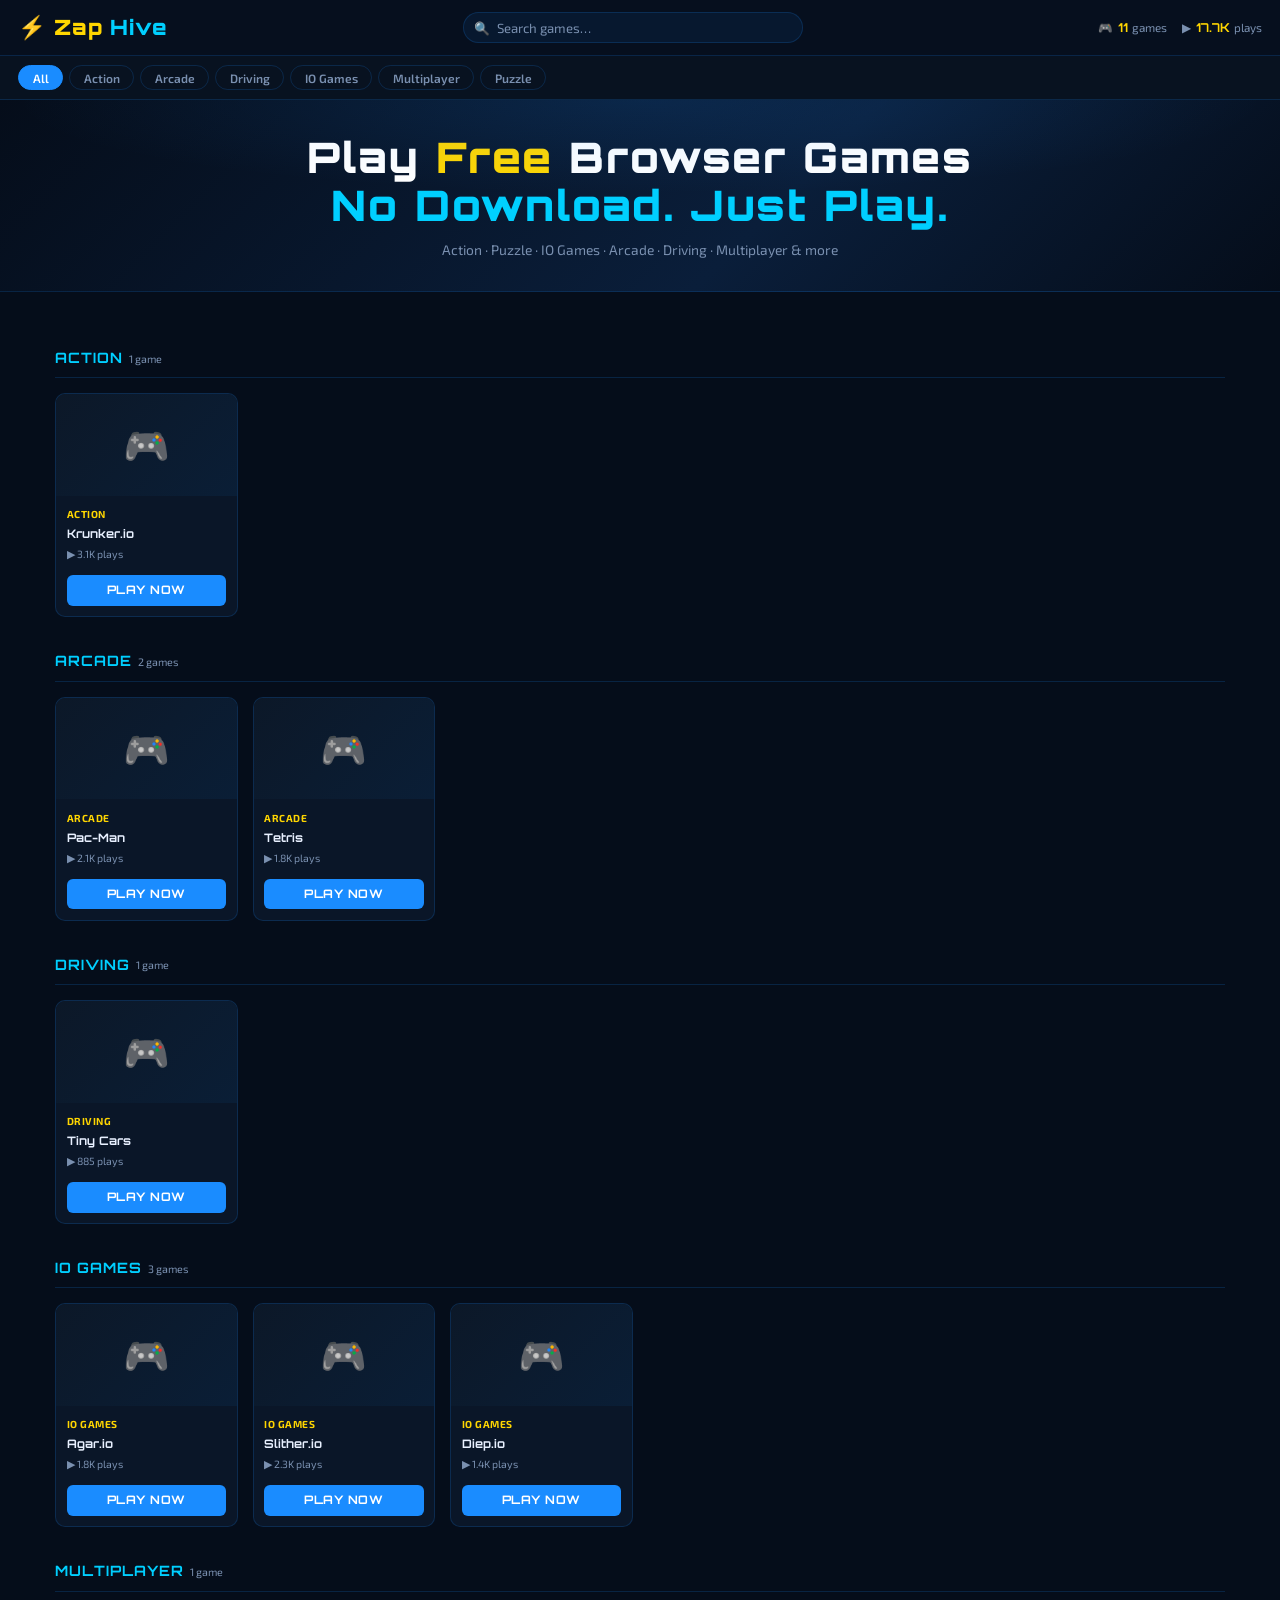
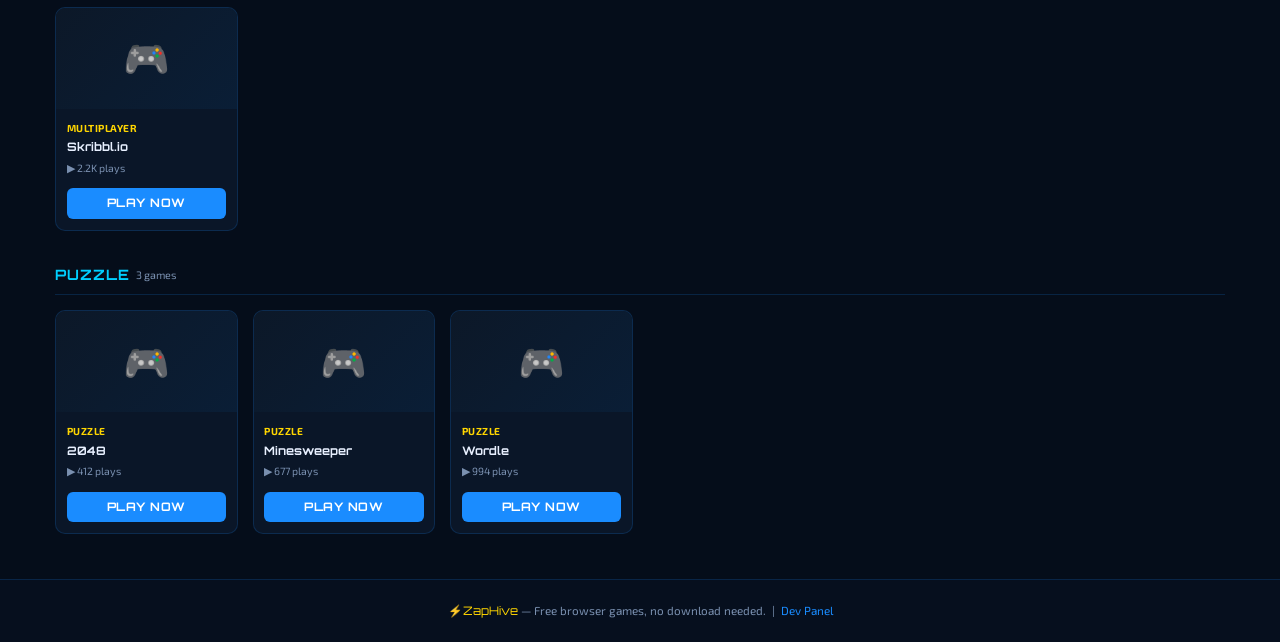
==== index.html @ 2266dff1 "Add files via upload" ====
<!DOCTYPE html>
<html lang="en">
<head>
  <meta charset="UTF-8">
  <meta name="viewport" content="width=device-width, initial-scale=1.0">
  <meta name="description" content="ZapHive — Play free browser games. Action, Puzzle, IO Games, Arcade, Driving, Multiplayer and more.">
  <title>ZapHive — Free Browser Games</title>
  <link rel="stylesheet" href="style.css">
  <!-- Favicon emoji fallback -->
  <link rel="icon" href="data:image/svg+xml,<svg xmlns='http://www.w3.org/2000/svg' viewBox='0 0 100 100'><text y='.9em' font-size='90'>⚡</text></svg>">
</head>
<body>

  <!-- ── TOP NAVIGATION ── -->
  <nav id="top-nav" role="navigation" aria-label="Main navigation">
    <div class="nav-logo" aria-label="ZapHive Home">
      <span class="lightning" aria-hidden="true">⚡</span>
      <span class="zap">Zap</span><span class="hive">Hive</span>
    </div>

    <div class="nav-search" role="search">
      <span class="search-icon" aria-hidden="true">🔍</span>
      <input
        type="search"
        id="search-input"
        placeholder="Search games…"
        autocomplete="off"
        aria-label="Search games"
        spellcheck="false">
    </div>

    <div class="nav-stats" aria-label="Site statistics">
      <div class="nav-stat">
        🎮 <span class="val" id="nav-published">0</span> games
      </div>
      <div class="nav-stat">
        ▶ <span class="val" id="nav-total-plays">0</span> plays
      </div>
    </div>
  </nav>

  <!-- ── CATEGORY FILTER BAR ── -->
  <div id="cat-bar" role="navigation" aria-label="Category filter">
    <ul id="cat-list" aria-label="Game categories"></ul>
  </div>

  <!-- ── HERO BANNER ── -->
  <header id="hero" role="banner">
    <h1>
      Play <span class="accent-y">Free</span> Browser Games<br>
      <span class="accent-b">No Download. Just Play.</span>
    </h1>
    <p>Action · Puzzle · IO Games · Arcade · Driving · Multiplayer &amp; more</p>
  </header>

  <!-- ── MAIN GAME SECTIONS ── -->
  <main id="main-content" role="main" aria-label="Game library">
    <!-- Populated by main.js -->
    <div class="empty-state">
      <div class="icon">⚡</div>
      <p>Loading games…</p>
    </div>
  </main>

  <!-- ── FOOTER ── -->
  <footer role="contentinfo">
    <p>
      <span class="logo-text">⚡ZapHive</span> &mdash;
      Free browser games, no download needed. &nbsp;|&nbsp;
      <a href="developer.html">Dev Panel</a>
    </p>
  </footer>

  <script src="main.js"></script>
</body>
</html>
---- style.css ----
/* =============================================
   ZAPHIVE — GAME PORTAL STYLESHEET
   Theme: Dark Blue / Light Blue / White / Yellow
   ============================================= */

/* --- Google Fonts --- */
@import url('https://fonts.googleapis.com/css2?family=Orbitron:wght@400;700;900&family=Exo+2:wght@300;400;600;700&display=swap');

/* --- CSS Variables --- */
:root {
  --bg-primary:    #050d1a;
  --bg-card:       #0a1628;
  --bg-nav:        #060f1e;
  --bg-section:    #081220;
  --accent-blue:   #1a8cff;
  --accent-cyan:   #00cfff;
  --accent-yellow: #ffd600;
  --accent-glow:   rgba(26,140,255,0.18);
  --text-white:    #e8f0ff;
  --text-muted:    #7a90b0;
  --border:        rgba(26,140,255,0.18);
  --card-hover:    #0e1e38;
  --radius:        10px;
  --radius-sm:     6px;
  --font-display:  'Orbitron', monospace;
  --font-body:     'Exo 2', sans-serif;
  --transition:    0.18s ease;
}

/* --- Reset & Base --- */
*, *::before, *::after { box-sizing: border-box; margin: 0; padding: 0; }

html { scroll-behavior: smooth; font-size: 15px; }

body {
  background: var(--bg-primary);
  color: var(--text-white);
  font-family: var(--font-body);
  min-height: 100vh;
  line-height: 1.6;
  overflow-x: hidden;
}

a { color: inherit; text-decoration: none; }

img { max-width: 100%; display: block; }

button { cursor: pointer; border: none; outline: none; font-family: var(--font-body); }

ul { list-style: none; }

/* =============================================
   SCROLLBAR
   ============================================= */
::-webkit-scrollbar { width: 6px; }
::-webkit-scrollbar-track { background: var(--bg-primary); }
::-webkit-scrollbar-thumb { background: var(--accent-blue); border-radius: 3px; }

/* =============================================
   UTILITY CLASSES
   ============================================= */
.hidden   { display: none !important; }
.sr-only  { position: absolute; width: 1px; height: 1px; overflow: hidden; clip: rect(0,0,0,0); }

/* =============================================
   TOP NAVIGATION
   ============================================= */
#top-nav {
  position: sticky;
  top: 0;
  z-index: 100;
  background: var(--bg-nav);
  border-bottom: 1px solid var(--border);
  padding: 0 1.2rem;
  height: 56px;
  display: flex;
  align-items: center;
  justify-content: space-between;
  gap: 1rem;
}

.nav-logo {
  display: flex;
  align-items: center;
  gap: 0.5rem;
  white-space: nowrap;
}

.nav-logo .zap {
  font-family: var(--font-display);
  font-size: 1.4rem;
  font-weight: 900;
  color: var(--accent-yellow);
  letter-spacing: 1px;
}

.nav-logo .hive {
  font-family: var(--font-display);
  font-size: 1.4rem;
  font-weight: 900;
  color: var(--accent-cyan);
  letter-spacing: 1px;
}

.nav-logo .lightning {
  font-size: 1.5rem;
  line-height: 1;
}

.nav-search {
  flex: 1;
  max-width: 340px;
  position: relative;
}

.nav-search input {
  width: 100%;
  background: rgba(26,140,255,0.08);
  border: 1px solid var(--border);
  border-radius: 20px;
  padding: 0.42rem 1rem 0.42rem 2.2rem;
  color: var(--text-white);
  font-family: var(--font-body);
  font-size: 0.88rem;
  transition: border-color var(--transition);
}

.nav-search input:focus { border-color: var(--accent-blue); outline: none; }
.nav-search input::placeholder { color: var(--text-muted); }

.nav-search .search-icon {
  position: absolute;
  left: 0.7rem;
  top: 50%;
  transform: translateY(-50%);
  color: var(--text-muted);
  font-size: 0.85rem;
  pointer-events: none;
}

.nav-stats {
  display: flex;
  gap: 1rem;
  align-items: center;
}

.nav-stat {
  display: flex;
  align-items: center;
  gap: 0.3rem;
  font-size: 0.78rem;
  color: var(--text-muted);
  white-space: nowrap;
}

.nav-stat span.val {
  color: var(--accent-yellow);
  font-weight: 700;
  font-family: var(--font-display);
  font-size: 0.82rem;
}

/* =============================================
   CATEGORY FILTER BAR
   ============================================= */
#cat-bar {
  background: var(--bg-section);
  border-bottom: 1px solid var(--border);
  padding: 0 1.2rem;
  overflow-x: auto;
  white-space: nowrap;
  scrollbar-width: none;
  -webkit-overflow-scrolling: touch;
}
#cat-bar::-webkit-scrollbar { display: none; }

#cat-list {
  display: inline-flex;
  gap: 0.4rem;
  padding: 0.6rem 0;
}

.cat-btn {
  background: transparent;
  border: 1px solid var(--border);
  border-radius: 20px;
  padding: 0.3rem 0.9rem;
  color: var(--text-muted);
  font-size: 0.8rem;
  font-family: var(--font-body);
  font-weight: 600;
  transition: background var(--transition), color var(--transition), border-color var(--transition);
  white-space: nowrap;
}

.cat-btn:hover,
.cat-btn.active {
  background: var(--accent-blue);
  border-color: var(--accent-blue);
  color: #fff;
}

/* =============================================
   HERO / FEATURED BANNER
   ============================================= */
#hero {
  background: linear-gradient(135deg, #050d1a 0%, #0a1e3a 60%, #050d1a 100%);
  border-bottom: 1px solid var(--border);
  padding: 2.2rem 1.5rem 2rem;
  text-align: center;
  position: relative;
  overflow: hidden;
}

#hero::before {
  content: '';
  position: absolute;
  inset: 0;
  background: radial-gradient(ellipse 70% 70% at 50% 0%, rgba(26,140,255,0.12) 0%, transparent 70%);
  pointer-events: none;
}

#hero h1 {
  font-family: var(--font-display);
  font-size: clamp(1.5rem, 5vw, 2.8rem);
  font-weight: 900;
  color: #fff;
  letter-spacing: 2px;
  line-height: 1.15;
}

#hero h1 .accent-y { color: var(--accent-yellow); }
#hero h1 .accent-b { color: var(--accent-cyan); }

#hero p {
  margin-top: 0.6rem;
  color: var(--text-muted);
  font-size: 0.92rem;
  max-width: 420px;
  margin-left: auto;
  margin-right: auto;
}

/* =============================================
   MAIN CONTENT
   ============================================= */
#main-content {
  max-width: 1200px;
  margin: 0 auto;
  padding: 1.5rem 1rem 3rem;
}

/* =============================================
   SECTION HEADERS
   ============================================= */
.section-header {
  display: flex;
  align-items: center;
  justify-content: space-between;
  margin-bottom: 1rem;
  margin-top: 2.2rem;
  padding-bottom: 0.5rem;
  border-bottom: 1px solid var(--border);
}

.section-header h2 {
  font-family: var(--font-display);
  font-size: 0.95rem;
  font-weight: 700;
  color: var(--accent-cyan);
  letter-spacing: 1px;
  text-transform: uppercase;
  display: flex;
  align-items: center;
  gap: 0.4rem;
}

.section-header .count {
  font-size: 0.72rem;
  color: var(--text-muted);
  font-family: var(--font-body);
  font-weight: 400;
  letter-spacing: 0;
  text-transform: none;
}

/* =============================================
   GAME GRID
   ============================================= */
.game-grid {
  display: grid;
  grid-template-columns: repeat(auto-fill, minmax(170px, 1fr));
  gap: 1rem;
}

/* =============================================
   GAME CARD
   ============================================= */
.game-card {
  background: var(--bg-card);
  border: 1px solid var(--border);
  border-radius: var(--radius);
  overflow: hidden;
  display: flex;
  flex-direction: column;
  transition: border-color var(--transition), background var(--transition), transform var(--transition);
  position: relative;
}

.game-card:hover {
  border-color: var(--accent-blue);
  background: var(--card-hover);
  transform: translateY(-2px);
}

.card-thumb {
  width: 100%;
  aspect-ratio: 16/9;
  object-fit: cover;
  background: #0c1828;
}

.card-thumb-placeholder {
  width: 100%;
  aspect-ratio: 16/9;
  background: linear-gradient(135deg, #0c1828 0%, #0a1e36 100%);
  display: flex;
  align-items: center;
  justify-content: center;
  font-size: 2.5rem;
  color: var(--accent-blue);
}

.card-body {
  padding: 0.7rem;
  flex: 1;
  display: flex;
  flex-direction: column;
  gap: 0.3rem;
}

.card-cat {
  font-size: 0.68rem;
  font-weight: 700;
  text-transform: uppercase;
  letter-spacing: 0.5px;
  color: var(--accent-yellow);
}

.card-title {
  font-size: 0.88rem;
  font-weight: 700;
  color: var(--text-white);
  line-height: 1.25;
  font-family: var(--font-display);
  font-size: 0.78rem;
}

.card-plays {
  font-size: 0.7rem;
  color: var(--text-muted);
  margin-top: auto;
}

.card-play-btn {
  display: block;
  width: 100%;
  margin-top: 0.5rem;
  background: var(--accent-blue);
  color: #fff;
  font-size: 0.78rem;
  font-weight: 700;
  font-family: var(--font-display);
  letter-spacing: 0.5px;
  padding: 0.4rem 0;
  border-radius: var(--radius-sm);
  text-align: center;
  transition: background var(--transition);
  text-transform: uppercase;
}

.card-play-btn:hover { background: var(--accent-cyan); color: var(--bg-primary); }

/* Dev badge on card */
.dev-badge {
  position: absolute;
  top: 0.45rem;
  right: 0.45rem;
  background: rgba(255,214,0,0.9);
  color: #000;
  font-size: 0.62rem;
  font-weight: 700;
  padding: 0.18rem 0.45rem;
  border-radius: 20px;
  letter-spacing: 0.5px;
  text-transform: uppercase;
}

/* =============================================
   SEARCH RESULTS SECTION
   ============================================= */
#search-results-section {
  margin-top: 1.5rem;
}

/* =============================================
   EMPTY STATE
   ============================================= */
.empty-state {
  text-align: center;
  padding: 3rem 1rem;
  color: var(--text-muted);
}
.empty-state .icon { font-size: 3rem; margin-bottom: 0.8rem; }
.empty-state p { font-size: 0.9rem; }

/* =============================================
   FOOTER
   ============================================= */
footer {
  background: var(--bg-nav);
  border-top: 1px solid var(--border);
  text-align: center;
  padding: 1.4rem;
  color: var(--text-muted);
  font-size: 0.78rem;
}

footer a { color: var(--accent-blue); }
footer .logo-text { font-family: var(--font-display); color: var(--accent-yellow); }

/* =============================================
   GAME PAGE (game.html)
   ============================================= */
#game-page-nav {
  background: var(--bg-nav);
  border-bottom: 1px solid var(--border);
  padding: 0 1.2rem;
  height: 52px;
  display: flex;
  align-items: center;
  gap: 1rem;
}

#game-page-nav .back-btn {
  background: transparent;
  border: 1px solid var(--border);
  border-radius: var(--radius-sm);
  color: var(--text-muted);
  padding: 0.3rem 0.8rem;
  font-size: 0.8rem;
  display: flex;
  align-items: center;
  gap: 0.3rem;
  transition: border-color var(--transition), color var(--transition);
}

#game-page-nav .back-btn:hover { border-color: var(--accent-blue); color: var(--accent-blue); }

#game-page-nav .nav-logo { flex: 1; }

#game-meta {
  background: var(--bg-section);
  border-bottom: 1px solid var(--border);
  padding: 1rem 1.5rem;
  display: flex;
  align-items: center;
  gap: 1.2rem;
  flex-wrap: wrap;
}

#game-meta .meta-logo {
  width: 60px;
  height: 60px;
  object-fit: cover;
  border-radius: var(--radius-sm);
  border: 1px solid var(--border);
  background: #0c1828;
  flex-shrink: 0;
}

#game-meta .meta-info { flex: 1; min-width: 0; }

#game-meta h1 {
  font-family: var(--font-display);
  font-size: clamp(1rem, 3vw, 1.5rem);
  color: #fff;
  font-weight: 700;
}

#game-meta .meta-row {
  display: flex;
  align-items: center;
  gap: 1rem;
  margin-top: 0.3rem;
  flex-wrap: wrap;
}

#game-meta .meta-cat {
  font-size: 0.75rem;
  font-weight: 700;
  color: var(--accent-yellow);
  text-transform: uppercase;
  letter-spacing: 0.5px;
}

#game-meta .meta-plays {
  font-size: 0.78rem;
  color: var(--text-muted);
}

#game-meta .meta-plays span { color: var(--accent-cyan); font-weight: 700; }

#game-meta .meta-desc {
  margin-top: 0.4rem;
  font-size: 0.82rem;
  color: var(--text-muted);
}

#iframe-container {
  width: 100%;
  position: relative;
  background: #000;
}

#iframe-loading {
  position: absolute;
  inset: 0;
  display: flex;
  flex-direction: column;
  align-items: center;
  justify-content: center;
  background: var(--bg-primary);
  gap: 1rem;
  z-index: 2;
}

#iframe-loading .spinner {
  width: 40px;
  height: 40px;
  border: 3px solid var(--border);
  border-top-color: var(--accent-blue);
  border-radius: 50%;
  animation: spin 0.8s linear infinite;
}

@keyframes spin { to { transform: rotate(360deg); } }

#iframe-loading p { color: var(--text-muted); font-size: 0.85rem; }

#game-iframe {
  width: 100%;
  height: calc(100vh - 140px);
  min-height: 500px;
  border: none;
  display: block;
  position: relative;
  z-index: 1;
}

/* =============================================
   DEVELOPER PAGE (developer.html)
   ============================================= */
#dev-body {
  min-height: 100vh;
  background: var(--bg-primary);
  color: var(--text-white);
  font-family: var(--font-body);
}

/* Access gate */
#access-gate {
  min-height: 100vh;
  display: flex;
  align-items: center;
  justify-content: center;
  padding: 1rem;
}

.gate-box {
  background: var(--bg-card);
  border: 1px solid var(--border);
  border-radius: var(--radius);
  padding: 2.5rem 2rem;
  max-width: 380px;
  width: 100%;
  text-align: center;
}

.gate-box .gate-logo {
  font-family: var(--font-display);
  font-size: 1.8rem;
  font-weight: 900;
  margin-bottom: 0.4rem;
}
.gate-box .gate-logo .zap { color: var(--accent-yellow); }
.gate-box .gate-logo .hive { color: var(--accent-cyan); }

.gate-box .gate-sub {
  color: var(--text-muted);
  font-size: 0.82rem;
  margin-bottom: 1.8rem;
}

.gate-input {
  width: 100%;
  background: rgba(26,140,255,0.07);
  border: 1px solid var(--border);
  border-radius: var(--radius-sm);
  padding: 0.65rem 1rem;
  color: var(--text-white);
  font-family: var(--font-body);
  font-size: 0.9rem;
  text-align: center;
  letter-spacing: 3px;
  margin-bottom: 1rem;
  transition: border-color var(--transition);
}
.gate-input:focus { border-color: var(--accent-blue); outline: none; }

.gate-btn {
  width: 100%;
  background: var(--accent-blue);
  color: #fff;
  font-family: var(--font-display);
  font-size: 0.85rem;
  font-weight: 700;
  letter-spacing: 1px;
  padding: 0.65rem;
  border-radius: var(--radius-sm);
  transition: background var(--transition);
}
.gate-btn:hover { background: var(--accent-cyan); color: var(--bg-primary); }

.gate-error {
  margin-top: 0.8rem;
  color: #ff4d6d;
  font-size: 0.82rem;
  min-height: 1.2em;
}

/* Dev dashboard */
#dev-dashboard {
  max-width: 1000px;
  margin: 0 auto;
  padding: 1.5rem 1rem 3rem;
}

.dev-header {
  display: flex;
  align-items: center;
  justify-content: space-between;
  margin-bottom: 2rem;
  flex-wrap: wrap;
  gap: 1rem;
  border-bottom: 1px solid var(--border);
  padding-bottom: 1.2rem;
}

.dev-header h1 {
  font-family: var(--font-display);
  font-size: 1.1rem;
  color: var(--accent-cyan);
}

.logout-btn {
  background: transparent;
  border: 1px solid var(--border);
  border-radius: var(--radius-sm);
  color: var(--text-muted);
  padding: 0.3rem 0.8rem;
  font-size: 0.78rem;
  transition: border-color var(--transition), color var(--transition);
}
.logout-btn:hover { border-color: #ff4d6d; color: #ff4d6d; }

/* Stats row */
.stats-row {
  display: grid;
  grid-template-columns: repeat(auto-fit, minmax(130px, 1fr));
  gap: 0.8rem;
  margin-bottom: 2rem;
}

.stat-card {
  background: var(--bg-card);
  border: 1px solid var(--border);
  border-radius: var(--radius);
  padding: 1rem;
  text-align: center;
}

.stat-card .s-val {
  font-family: var(--font-display);
  font-size: 1.6rem;
  font-weight: 900;
  color: var(--accent-yellow);
}

.stat-card .s-label {
  font-size: 0.72rem;
  color: var(--text-muted);
  margin-top: 0.2rem;
  text-transform: uppercase;
  letter-spacing: 0.5px;
}

/* Dev panels */
.dev-panels {
  display: grid;
  grid-template-columns: 1fr 1fr;
  gap: 1.5rem;
}

@media (max-width: 700px) { .dev-panels { grid-template-columns: 1fr; } }

.panel {
  background: var(--bg-card);
  border: 1px solid var(--border);
  border-radius: var(--radius);
  padding: 1.4rem;
}

.panel h2 {
  font-family: var(--font-display);
  font-size: 0.85rem;
  color: var(--accent-blue);
  letter-spacing: 1px;
  text-transform: uppercase;
  margin-bottom: 1.2rem;
  padding-bottom: 0.6rem;
  border-bottom: 1px solid var(--border);
}

/* Forms */
.field {
  margin-bottom: 0.9rem;
}

.field label {
  display: block;
  font-size: 0.75rem;
  color: var(--text-muted);
  margin-bottom: 0.3rem;
  font-weight: 600;
  text-transform: uppercase;
  letter-spacing: 0.4px;
}

.field input,
.field select,
.field textarea {
  width: 100%;
  background: rgba(26,140,255,0.06);
  border: 1px solid var(--border);
  border-radius: var(--radius-sm);
  padding: 0.55rem 0.8rem;
  color: var(--text-white);
  font-family: var(--font-body);
  font-size: 0.85rem;
  transition: border-color var(--transition);
  resize: vertical;
}

.field input:focus,
.field select:focus,
.field textarea:focus { border-color: var(--accent-blue); outline: none; }
.field select option { background: var(--bg-card); }

.form-actions {
  display: flex;
  gap: 0.6rem;
  margin-top: 1rem;
}

.btn-primary {
  flex: 1;
  background: var(--accent-blue);
  color: #fff;
  font-family: var(--font-display);
  font-size: 0.78rem;
  font-weight: 700;
  letter-spacing: 0.5px;
  padding: 0.55rem;
  border-radius: var(--radius-sm);
  transition: background var(--transition);
}
.btn-primary:hover { background: var(--accent-cyan); color: var(--bg-primary); }

.btn-secondary {
  flex: 1;
  background: transparent;
  border: 1px solid var(--border);
  color: var(--text-muted);
  font-family: var(--font-body);
  font-size: 0.78rem;
  padding: 0.55rem;
  border-radius: var(--radius-sm);
  transition: border-color var(--transition), color var(--transition);
}
.btn-secondary:hover { border-color: var(--accent-yellow); color: var(--accent-yellow); }

.btn-danger {
  background: transparent;
  border: 1px solid rgba(255,77,109,0.3);
  color: #ff4d6d;
  font-size: 0.72rem;
  padding: 0.25rem 0.6rem;
  border-radius: var(--radius-sm);
  transition: background var(--transition);
}
.btn-danger:hover { background: rgba(255,77,109,0.1); }

.btn-edit {
  background: transparent;
  border: 1px solid rgba(26,140,255,0.3);
  color: var(--accent-blue);
  font-size: 0.72rem;
  padding: 0.25rem 0.6rem;
  border-radius: var(--radius-sm);
  transition: background var(--transition);
}
.btn-edit:hover { background: rgba(26,140,255,0.1); }

/* Game management list */
.game-mgmt-list { display: flex; flex-direction: column; gap: 0.6rem; max-height: 500px; overflow-y: auto; }

.mgmt-item {
  background: var(--bg-section);
  border: 1px solid var(--border);
  border-radius: var(--radius-sm);
  padding: 0.7rem;
  display: flex;
  align-items: center;
  gap: 0.7rem;
}

.mgmt-item img {
  width: 40px;
  height: 40px;
  object-fit: cover;
  border-radius: 4px;
  background: #0c1828;
  flex-shrink: 0;
}

.mgmt-info { flex: 1; min-width: 0; }

.mgmt-info .mgmt-title {
  font-size: 0.82rem;
  font-weight: 700;
  color: var(--text-white);
  white-space: nowrap;
  overflow: hidden;
  text-overflow: ellipsis;
}

.mgmt-info .mgmt-meta {
  font-size: 0.7rem;
  color: var(--text-muted);
  margin-top: 0.15rem;
}

.mgmt-actions { display: flex; gap: 0.4rem; flex-shrink: 0; }

.status-badge {
  font-size: 0.62rem;
  font-weight: 700;
  padding: 0.15rem 0.4rem;
  border-radius: 20px;
  text-transform: uppercase;
  letter-spacing: 0.4px;
}
.status-badge.published { background: rgba(0,207,255,0.15); color: var(--accent-cyan); }
.status-badge.in-dev    { background: rgba(255,214,0,0.15); color: var(--accent-yellow); }

/* Alert / toast */
#dev-toast {
  position: fixed;
  bottom: 1.5rem;
  right: 1.5rem;
  background: var(--bg-card);
  border: 1px solid var(--accent-blue);
  border-radius: var(--radius);
  padding: 0.8rem 1.2rem;
  color: var(--text-white);
  font-size: 0.85rem;
  z-index: 1000;
  transition: opacity 0.3s;
  max-width: 280px;
}
#dev-toast.success { border-color: var(--accent-cyan); }
#dev-toast.error   { border-color: #ff4d6d; }

/* Edit modal */
#edit-modal {
  position: fixed;
  inset: 0;
  background: rgba(5,13,26,0.85);
  z-index: 200;
  display: flex;
  align-items: center;
  justify-content: center;
  padding: 1rem;
}

.modal-box {
  background: var(--bg-card);
  border: 1px solid var(--accent-blue);
  border-radius: var(--radius);
  padding: 1.8rem;
  max-width: 480px;
  width: 100%;
  max-height: 90vh;
  overflow-y: auto;
}

.modal-box h3 {
  font-family: var(--font-display);
  font-size: 0.9rem;
  color: var(--accent-cyan);
  margin-bottom: 1.2rem;
}

/* =============================================
   RESPONSIVE
   ============================================= */
@media (max-width: 600px) {
  .nav-stats { display: none; }
  .game-grid { grid-template-columns: repeat(auto-fill, minmax(140px, 1fr)); }
  #hero { padding: 1.4rem 1rem 1.2rem; }
  .dev-header h1 { font-size: 0.92rem; }
}

@media (max-width: 400px) {
  .game-grid { grid-template-columns: repeat(2, 1fr); }
}
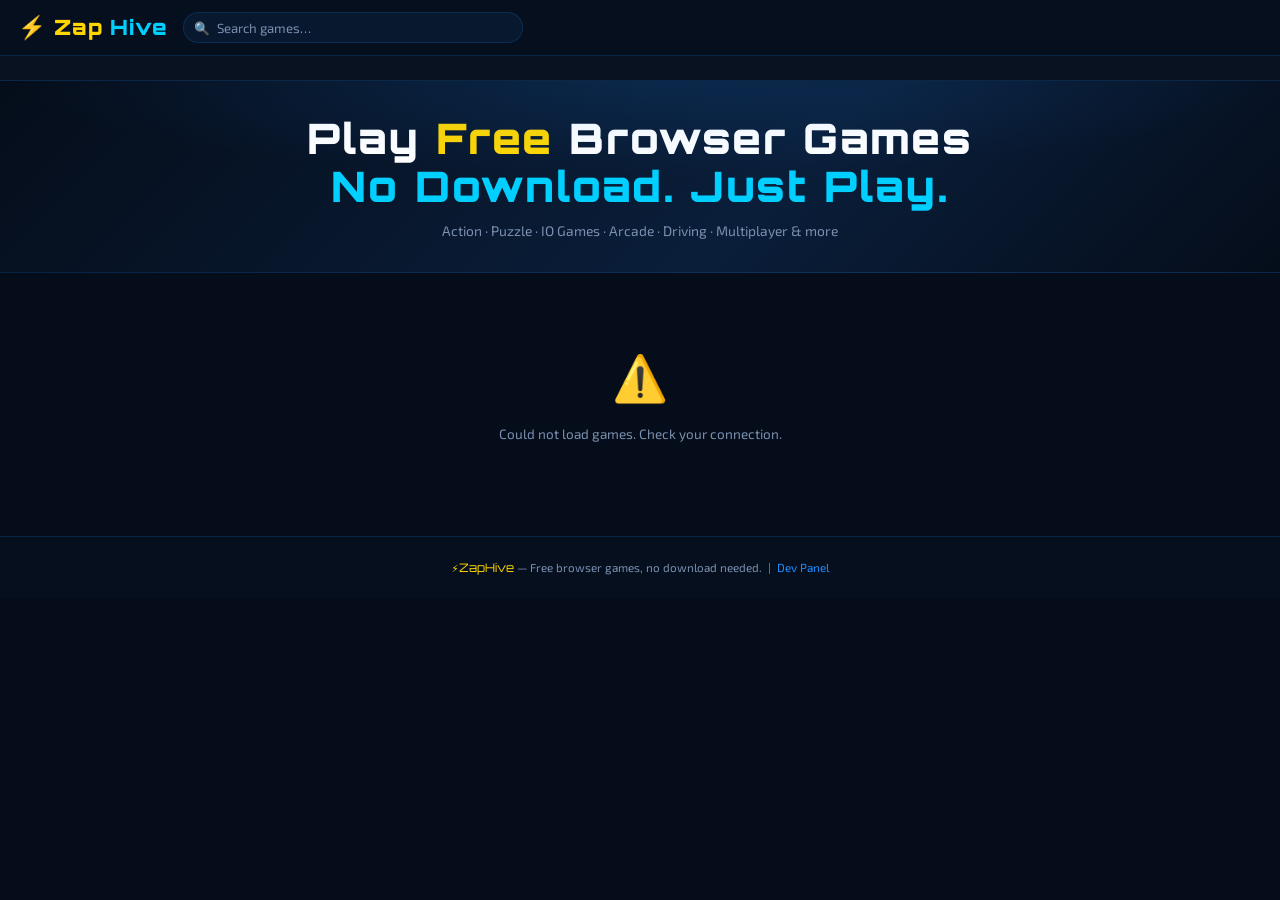
==== commit 372e2d57: "Add files via upload" ====
--- a/index.html
+++ b/index.html
@@ -6,69 +6,36 @@
   <meta name="description" content="ZapHive — Play free browser games. Action, Puzzle, IO Games, Arcade, Driving, Multiplayer and more.">
   <title>ZapHive — Free Browser Games</title>
   <link rel="stylesheet" href="style.css">
-  <!-- Favicon emoji fallback -->
   <link rel="icon" href="data:image/svg+xml,<svg xmlns='http://www.w3.org/2000/svg' viewBox='0 0 100 100'><text y='.9em' font-size='90'>⚡</text></svg>">
 </head>
 <body>
 
-  <!-- ── TOP NAVIGATION ── -->
-  <nav id="top-nav" role="navigation" aria-label="Main navigation">
-    <div class="nav-logo" aria-label="ZapHive Home">
-      <span class="lightning" aria-hidden="true">⚡</span>
+  <nav id="top-nav">
+    <div class="nav-logo">
+      <span class="lightning">⚡</span>
       <span class="zap">Zap</span><span class="hive">Hive</span>
     </div>
-
-    <div class="nav-search" role="search">
-      <span class="search-icon" aria-hidden="true">🔍</span>
-      <input
-        type="search"
-        id="search-input"
-        placeholder="Search games…"
-        autocomplete="off"
-        aria-label="Search games"
-        spellcheck="false">
-    </div>
-
-    <div class="nav-stats" aria-label="Site statistics">
-      <div class="nav-stat">
-        🎮 <span class="val" id="nav-published">0</span> games
-      </div>
-      <div class="nav-stat">
-        ▶ <span class="val" id="nav-total-plays">0</span> plays
-      </div>
+    <div class="nav-search">
+      <span class="search-icon">🔍</span>
+      <input type="search" id="search-input" placeholder="Search games…" autocomplete="off" spellcheck="false">
     </div>
   </nav>
 
-  <!-- ── CATEGORY FILTER BAR ── -->
-  <div id="cat-bar" role="navigation" aria-label="Category filter">
-    <ul id="cat-list" aria-label="Game categories"></ul>
+  <div id="cat-bar">
+    <ul id="cat-list"></ul>
   </div>
 
-  <!-- ── HERO BANNER ── -->
-  <header id="hero" role="banner">
-    <h1>
-      Play <span class="accent-y">Free</span> Browser Games<br>
-      <span class="accent-b">No Download. Just Play.</span>
-    </h1>
+  <header id="hero">
+    <h1>Play <span class="accent-y">Free</span> Browser Games<br><span class="accent-b">No Download. Just Play.</span></h1>
     <p>Action · Puzzle · IO Games · Arcade · Driving · Multiplayer &amp; more</p>
   </header>
 
-  <!-- ── MAIN GAME SECTIONS ── -->
-  <main id="main-content" role="main" aria-label="Game library">
-    <!-- Populated by main.js -->
-    <div class="empty-state">
-      <div class="icon">⚡</div>
-      <p>Loading games…</p>
-    </div>
+  <main id="main-content">
+    <div class="empty-state"><div class="icon">⚡</div><p>Loading games…</p></div>
   </main>
 
-  <!-- ── FOOTER ── -->
-  <footer role="contentinfo">
-    <p>
-      <span class="logo-text">⚡ZapHive</span> &mdash;
-      Free browser games, no download needed. &nbsp;|&nbsp;
-      <a href="developer.html">Dev Panel</a>
-    </p>
+  <footer>
+    <p><span class="logo-text">⚡ZapHive</span> — Free browser games, no download needed. &nbsp;|&nbsp; <a href="developer.html">Dev Panel</a></p>
   </footer>
 
   <script src="main.js"></script>
--- a/style.css
+++ b/style.css
@@ -1,12 +1,8 @@
 /* =============================================
-   ZAPHIVE — GAME PORTAL STYLESHEET
-   Theme: Dark Blue / Light Blue / White / Yellow
+   ZAPHIVE — STYLESHEET v2
    ============================================= */
-
-/* --- Google Fonts --- */
 @import url('https://fonts.googleapis.com/css2?family=Orbitron:wght@400;700;900&family=Exo+2:wght@300;400;600;700&display=swap');
 
-/* --- CSS Variables --- */
 :root {
   --bg-primary:    #050d1a;
   --bg-card:       #0a1628;
@@ -25,913 +21,263 @@
   --font-display:  'Orbitron', monospace;
   --font-body:     'Exo 2', sans-serif;
   --transition:    0.18s ease;
-}
-
-/* --- Reset & Base --- */
+  /* Tag colors */
+  --tag-hot:       #ff4d00;
+  --tag-likes:     #e91e8c;
+  --tag-new:       #00c853;
+  --tag-updated:   #7c4dff;
+}
+
 *, *::before, *::after { box-sizing: border-box; margin: 0; padding: 0; }
-
 html { scroll-behavior: smooth; font-size: 15px; }
-
-body {
-  background: var(--bg-primary);
-  color: var(--text-white);
-  font-family: var(--font-body);
-  min-height: 100vh;
-  line-height: 1.6;
-  overflow-x: hidden;
-}
-
+body { background: var(--bg-primary); color: var(--text-white); font-family: var(--font-body); min-height: 100vh; line-height: 1.6; overflow-x: hidden; }
 a { color: inherit; text-decoration: none; }
-
 img { max-width: 100%; display: block; }
-
 button { cursor: pointer; border: none; outline: none; font-family: var(--font-body); }
-
 ul { list-style: none; }
 
-/* =============================================
-   SCROLLBAR
-   ============================================= */
 ::-webkit-scrollbar { width: 6px; }
 ::-webkit-scrollbar-track { background: var(--bg-primary); }
 ::-webkit-scrollbar-thumb { background: var(--accent-blue); border-radius: 3px; }
 
-/* =============================================
-   UTILITY CLASSES
-   ============================================= */
-.hidden   { display: none !important; }
-.sr-only  { position: absolute; width: 1px; height: 1px; overflow: hidden; clip: rect(0,0,0,0); }
-
-/* =============================================
-   TOP NAVIGATION
-   ============================================= */
+.zh-hidden, .hidden { display: none !important; }
+
+/* ── NAV ── */
 #top-nav {
-  position: sticky;
-  top: 0;
-  z-index: 100;
-  background: var(--bg-nav);
-  border-bottom: 1px solid var(--border);
-  padding: 0 1.2rem;
-  height: 56px;
-  display: flex;
-  align-items: center;
-  justify-content: space-between;
-  gap: 1rem;
-}
-
-.nav-logo {
-  display: flex;
-  align-items: center;
-  gap: 0.5rem;
-  white-space: nowrap;
-}
-
-.nav-logo .zap {
-  font-family: var(--font-display);
-  font-size: 1.4rem;
-  font-weight: 900;
-  color: var(--accent-yellow);
-  letter-spacing: 1px;
-}
-
-.nav-logo .hive {
-  font-family: var(--font-display);
-  font-size: 1.4rem;
-  font-weight: 900;
-  color: var(--accent-cyan);
-  letter-spacing: 1px;
-}
-
-.nav-logo .lightning {
-  font-size: 1.5rem;
-  line-height: 1;
-}
-
-.nav-search {
-  flex: 1;
-  max-width: 340px;
-  position: relative;
-}
-
-.nav-search input {
-  width: 100%;
-  background: rgba(26,140,255,0.08);
-  border: 1px solid var(--border);
-  border-radius: 20px;
-  padding: 0.42rem 1rem 0.42rem 2.2rem;
-  color: var(--text-white);
-  font-family: var(--font-body);
-  font-size: 0.88rem;
-  transition: border-color var(--transition);
-}
-
+  position: sticky; top: 0; z-index: 100;
+  background: var(--bg-nav); border-bottom: 1px solid var(--border);
+  padding: 0 1.2rem; height: 56px;
+  display: flex; align-items: center; gap: 1rem;
+}
+.nav-logo { display: flex; align-items: center; gap: 0.5rem; white-space: nowrap; }
+.nav-logo .zap  { font-family: var(--font-display); font-size: 1.4rem; font-weight: 900; color: var(--accent-yellow); letter-spacing: 1px; }
+.nav-logo .hive { font-family: var(--font-display); font-size: 1.4rem; font-weight: 900; color: var(--accent-cyan); letter-spacing: 1px; }
+.nav-logo .lightning { font-size: 1.5rem; line-height: 1; }
+
+.nav-search { flex: 1; max-width: 340px; position: relative; }
+.nav-search input { width: 100%; background: rgba(26,140,255,0.08); border: 1px solid var(--border); border-radius: 20px; padding: 0.42rem 1rem 0.42rem 2.2rem; color: var(--text-white); font-family: var(--font-body); font-size: 0.88rem; transition: border-color var(--transition); }
 .nav-search input:focus { border-color: var(--accent-blue); outline: none; }
 .nav-search input::placeholder { color: var(--text-muted); }
-
-.nav-search .search-icon {
-  position: absolute;
-  left: 0.7rem;
-  top: 50%;
-  transform: translateY(-50%);
-  color: var(--text-muted);
-  font-size: 0.85rem;
-  pointer-events: none;
-}
-
-.nav-stats {
-  display: flex;
-  gap: 1rem;
-  align-items: center;
-}
-
-.nav-stat {
-  display: flex;
-  align-items: center;
-  gap: 0.3rem;
-  font-size: 0.78rem;
-  color: var(--text-muted);
-  white-space: nowrap;
-}
-
-.nav-stat span.val {
-  color: var(--accent-yellow);
-  font-weight: 700;
-  font-family: var(--font-display);
-  font-size: 0.82rem;
-}
-
-/* =============================================
-   CATEGORY FILTER BAR
-   ============================================= */
-#cat-bar {
-  background: var(--bg-section);
-  border-bottom: 1px solid var(--border);
-  padding: 0 1.2rem;
-  overflow-x: auto;
-  white-space: nowrap;
-  scrollbar-width: none;
-  -webkit-overflow-scrolling: touch;
-}
+.nav-search .search-icon { position: absolute; left: 0.7rem; top: 50%; transform: translateY(-50%); color: var(--text-muted); font-size: 0.85rem; pointer-events: none; }
+
+/* ── CATEGORY BAR ── */
+#cat-bar { background: var(--bg-section); border-bottom: 1px solid var(--border); padding: 0 1.2rem; overflow-x: auto; white-space: nowrap; scrollbar-width: none; -webkit-overflow-scrolling: touch; }
 #cat-bar::-webkit-scrollbar { display: none; }
-
-#cat-list {
-  display: inline-flex;
-  gap: 0.4rem;
-  padding: 0.6rem 0;
-}
-
-.cat-btn {
-  background: transparent;
-  border: 1px solid var(--border);
-  border-radius: 20px;
-  padding: 0.3rem 0.9rem;
-  color: var(--text-muted);
-  font-size: 0.8rem;
-  font-family: var(--font-body);
-  font-weight: 600;
-  transition: background var(--transition), color var(--transition), border-color var(--transition);
-  white-space: nowrap;
-}
-
-.cat-btn:hover,
-.cat-btn.active {
-  background: var(--accent-blue);
-  border-color: var(--accent-blue);
-  color: #fff;
-}
-
-/* =============================================
-   HERO / FEATURED BANNER
-   ============================================= */
-#hero {
-  background: linear-gradient(135deg, #050d1a 0%, #0a1e3a 60%, #050d1a 100%);
-  border-bottom: 1px solid var(--border);
-  padding: 2.2rem 1.5rem 2rem;
-  text-align: center;
-  position: relative;
-  overflow: hidden;
-}
-
-#hero::before {
-  content: '';
-  position: absolute;
-  inset: 0;
-  background: radial-gradient(ellipse 70% 70% at 50% 0%, rgba(26,140,255,0.12) 0%, transparent 70%);
-  pointer-events: none;
-}
-
-#hero h1 {
-  font-family: var(--font-display);
-  font-size: clamp(1.5rem, 5vw, 2.8rem);
-  font-weight: 900;
-  color: #fff;
-  letter-spacing: 2px;
-  line-height: 1.15;
-}
-
+#cat-list { display: inline-flex; gap: 0.4rem; padding: 0.6rem 0; }
+.cat-btn { background: transparent; border: 1px solid var(--border); border-radius: 20px; padding: 0.3rem 0.9rem; color: var(--text-muted); font-size: 0.8rem; font-family: var(--font-body); font-weight: 600; transition: background var(--transition), color var(--transition), border-color var(--transition); white-space: nowrap; }
+.cat-btn:hover, .cat-btn.active { background: var(--accent-blue); border-color: var(--accent-blue); color: #fff; }
+
+/* ── HERO ── */
+#hero { background: linear-gradient(135deg, #050d1a 0%, #0a1e3a 60%, #050d1a 100%); border-bottom: 1px solid var(--border); padding: 2.2rem 1.5rem 2rem; text-align: center; position: relative; overflow: hidden; }
+#hero::before { content: ''; position: absolute; inset: 0; background: radial-gradient(ellipse 70% 70% at 50% 0%, rgba(26,140,255,0.12) 0%, transparent 70%); pointer-events: none; }
+#hero h1 { font-family: var(--font-display); font-size: clamp(1.5rem, 5vw, 2.8rem); font-weight: 900; color: #fff; letter-spacing: 2px; line-height: 1.15; }
 #hero h1 .accent-y { color: var(--accent-yellow); }
 #hero h1 .accent-b { color: var(--accent-cyan); }
-
-#hero p {
-  margin-top: 0.6rem;
-  color: var(--text-muted);
-  font-size: 0.92rem;
-  max-width: 420px;
-  margin-left: auto;
-  margin-right: auto;
-}
-
-/* =============================================
-   MAIN CONTENT
-   ============================================= */
-#main-content {
-  max-width: 1200px;
-  margin: 0 auto;
-  padding: 1.5rem 1rem 3rem;
-}
-
-/* =============================================
-   SECTION HEADERS
-   ============================================= */
-.section-header {
-  display: flex;
-  align-items: center;
-  justify-content: space-between;
-  margin-bottom: 1rem;
-  margin-top: 2.2rem;
-  padding-bottom: 0.5rem;
-  border-bottom: 1px solid var(--border);
-}
-
-.section-header h2 {
-  font-family: var(--font-display);
-  font-size: 0.95rem;
-  font-weight: 700;
-  color: var(--accent-cyan);
-  letter-spacing: 1px;
-  text-transform: uppercase;
-  display: flex;
-  align-items: center;
-  gap: 0.4rem;
-}
-
-.section-header .count {
-  font-size: 0.72rem;
-  color: var(--text-muted);
-  font-family: var(--font-body);
-  font-weight: 400;
-  letter-spacing: 0;
-  text-transform: none;
-}
-
-/* =============================================
-   GAME GRID
-   ============================================= */
-.game-grid {
-  display: grid;
-  grid-template-columns: repeat(auto-fill, minmax(170px, 1fr));
-  gap: 1rem;
-}
-
-/* =============================================
-   GAME CARD
-   ============================================= */
-.game-card {
-  background: var(--bg-card);
-  border: 1px solid var(--border);
-  border-radius: var(--radius);
-  overflow: hidden;
-  display: flex;
-  flex-direction: column;
-  transition: border-color var(--transition), background var(--transition), transform var(--transition);
-  position: relative;
-}
-
-.game-card:hover {
-  border-color: var(--accent-blue);
-  background: var(--card-hover);
-  transform: translateY(-2px);
-}
-
-.card-thumb {
-  width: 100%;
-  aspect-ratio: 16/9;
-  object-fit: cover;
-  background: #0c1828;
-}
-
-.card-thumb-placeholder {
-  width: 100%;
-  aspect-ratio: 16/9;
-  background: linear-gradient(135deg, #0c1828 0%, #0a1e36 100%);
-  display: flex;
-  align-items: center;
-  justify-content: center;
-  font-size: 2.5rem;
-  color: var(--accent-blue);
-}
-
-.card-body {
-  padding: 0.7rem;
-  flex: 1;
-  display: flex;
-  flex-direction: column;
-  gap: 0.3rem;
-}
-
-.card-cat {
-  font-size: 0.68rem;
-  font-weight: 700;
-  text-transform: uppercase;
-  letter-spacing: 0.5px;
-  color: var(--accent-yellow);
-}
-
-.card-title {
-  font-size: 0.88rem;
-  font-weight: 700;
-  color: var(--text-white);
-  line-height: 1.25;
-  font-family: var(--font-display);
-  font-size: 0.78rem;
-}
-
-.card-plays {
-  font-size: 0.7rem;
-  color: var(--text-muted);
-  margin-top: auto;
-}
-
-.card-play-btn {
-  display: block;
-  width: 100%;
-  margin-top: 0.5rem;
-  background: var(--accent-blue);
-  color: #fff;
-  font-size: 0.78rem;
-  font-weight: 700;
-  font-family: var(--font-display);
-  letter-spacing: 0.5px;
-  padding: 0.4rem 0;
-  border-radius: var(--radius-sm);
-  text-align: center;
-  transition: background var(--transition);
-  text-transform: uppercase;
-}
-
+#hero p { margin-top: 0.6rem; color: var(--text-muted); font-size: 0.92rem; max-width: 420px; margin-left: auto; margin-right: auto; }
+
+/* ── MAIN ── */
+#main-content { max-width: 1200px; margin: 0 auto; padding: 1.5rem 1rem 3rem; }
+
+.section-header { display: flex; align-items: center; justify-content: space-between; margin-bottom: 1rem; margin-top: 2.2rem; padding-bottom: 0.5rem; border-bottom: 1px solid var(--border); }
+.section-header h2 { font-family: var(--font-display); font-size: 0.95rem; font-weight: 700; color: var(--accent-cyan); letter-spacing: 1px; text-transform: uppercase; display: flex; align-items: center; gap: 0.4rem; }
+.section-header .count { font-size: 0.72rem; color: var(--text-muted); font-family: var(--font-body); font-weight: 400; letter-spacing: 0; text-transform: none; }
+
+/* ── GAME GRID ── */
+.game-grid { display: grid; grid-template-columns: repeat(auto-fill, minmax(170px, 1fr)); gap: 1rem; }
+
+/* ── GAME CARD ── */
+.game-card { background: var(--bg-card); border: 1px solid var(--border); border-radius: var(--radius); overflow: hidden; display: flex; flex-direction: column; transition: border-color var(--transition), background var(--transition), transform var(--transition); position: relative; }
+.game-card:hover { border-color: var(--accent-blue); background: var(--card-hover); transform: translateY(-2px); }
+
+.card-thumb-wrap { position: relative; width: 100%; aspect-ratio: 16/9; background: #0c1828; overflow: hidden; }
+.card-thumb { width: 100%; height: 100%; object-fit: cover; }
+.card-thumb-placeholder { width: 100%; height: 100%; display: flex; align-items: center; justify-content: center; font-size: 2.5rem; color: var(--accent-blue); }
+
+/* Tags — bottom of thumb, don't cover logo */
+.card-tags { position: absolute; bottom: 0.35rem; left: 0.35rem; display: flex; gap: 0.25rem; flex-wrap: wrap; }
+.tag { font-size: 0.58rem; font-weight: 800; padding: 0.15rem 0.4rem; border-radius: 20px; text-transform: uppercase; letter-spacing: 0.5px; color: #fff; line-height: 1.4; }
+.tag-hot     { background: var(--tag-hot); }
+.tag-likes   { background: var(--tag-likes); }
+.tag-new     { background: var(--tag-new); }
+.tag-updated { background: var(--tag-updated); }
+
+.card-body { padding: 0.7rem; flex: 1; display: flex; flex-direction: column; gap: 0.3rem; }
+.card-cat { font-size: 0.68rem; font-weight: 700; text-transform: uppercase; letter-spacing: 0.5px; color: var(--accent-yellow); }
+.card-title { font-family: var(--font-display); font-size: 0.78rem; font-weight: 700; color: var(--text-white); line-height: 1.25; }
+.card-plays { font-size: 0.7rem; color: var(--text-muted); margin-top: auto; }
+
+/* Like/dislike on card */
+.card-likes { display: flex; gap: 0.5rem; align-items: center; margin-top: 0.3rem; }
+.like-btn, .dislike-btn { background: transparent; border: 1px solid var(--border); border-radius: 20px; padding: 0.18rem 0.5rem; font-size: 0.7rem; color: var(--text-muted); display: flex; align-items: center; gap: 0.2rem; transition: all var(--transition); }
+.like-btn:hover    { border-color: #00c853; color: #00c853; }
+.dislike-btn:hover { border-color: #ff4d6d; color: #ff4d6d; }
+.like-btn.voted    { background: rgba(0,200,83,0.15); border-color: #00c853; color: #00c853; }
+.dislike-btn.voted { background: rgba(255,77,109,0.15); border-color: #ff4d6d; color: #ff4d6d; }
+
+.card-play-btn { display: block; width: 100%; margin-top: 0.5rem; background: var(--accent-blue); color: #fff; font-size: 0.78rem; font-weight: 700; font-family: var(--font-display); letter-spacing: 0.5px; padding: 0.4rem 0; border-radius: var(--radius-sm); text-align: center; transition: background var(--transition); text-transform: uppercase; }
 .card-play-btn:hover { background: var(--accent-cyan); color: var(--bg-primary); }
 
-/* Dev badge on card */
-.dev-badge {
-  position: absolute;
-  top: 0.45rem;
-  right: 0.45rem;
-  background: rgba(255,214,0,0.9);
-  color: #000;
-  font-size: 0.62rem;
-  font-weight: 700;
-  padding: 0.18rem 0.45rem;
-  border-radius: 20px;
-  letter-spacing: 0.5px;
-  text-transform: uppercase;
-}
-
-/* =============================================
-   SEARCH RESULTS SECTION
-   ============================================= */
-#search-results-section {
-  margin-top: 1.5rem;
-}
-
-/* =============================================
-   EMPTY STATE
-   ============================================= */
-.empty-state {
-  text-align: center;
-  padding: 3rem 1rem;
-  color: var(--text-muted);
-}
+/* ── EMPTY STATE ── */
+.empty-state { text-align: center; padding: 3rem 1rem; color: var(--text-muted); }
 .empty-state .icon { font-size: 3rem; margin-bottom: 0.8rem; }
 .empty-state p { font-size: 0.9rem; }
 
-/* =============================================
-   FOOTER
-   ============================================= */
-footer {
-  background: var(--bg-nav);
-  border-top: 1px solid var(--border);
-  text-align: center;
-  padding: 1.4rem;
-  color: var(--text-muted);
-  font-size: 0.78rem;
-}
-
+/* ── FOOTER ── */
+footer { background: var(--bg-nav); border-top: 1px solid var(--border); text-align: center; padding: 1.4rem; color: var(--text-muted); font-size: 0.78rem; }
 footer a { color: var(--accent-blue); }
 footer .logo-text { font-family: var(--font-display); color: var(--accent-yellow); }
 
-/* =============================================
-   GAME PAGE (game.html)
-   ============================================= */
-#game-page-nav {
-  background: var(--bg-nav);
-  border-bottom: 1px solid var(--border);
-  padding: 0 1.2rem;
-  height: 52px;
-  display: flex;
-  align-items: center;
-  gap: 1rem;
-}
-
-#game-page-nav .back-btn {
-  background: transparent;
-  border: 1px solid var(--border);
-  border-radius: var(--radius-sm);
-  color: var(--text-muted);
-  padding: 0.3rem 0.8rem;
-  font-size: 0.8rem;
-  display: flex;
-  align-items: center;
-  gap: 0.3rem;
-  transition: border-color var(--transition), color var(--transition);
-}
-
-#game-page-nav .back-btn:hover { border-color: var(--accent-blue); color: var(--accent-blue); }
-
-#game-page-nav .nav-logo { flex: 1; }
-
-#game-meta {
-  background: var(--bg-section);
-  border-bottom: 1px solid var(--border);
-  padding: 1rem 1.5rem;
-  display: flex;
-  align-items: center;
-  gap: 1.2rem;
-  flex-wrap: wrap;
-}
-
-#game-meta .meta-logo {
-  width: 60px;
-  height: 60px;
-  object-fit: cover;
-  border-radius: var(--radius-sm);
-  border: 1px solid var(--border);
-  background: #0c1828;
-  flex-shrink: 0;
-}
-
+/* ═══════════════════════════════
+   GAME PAGE
+═══════════════════════════════ */
+#game-page-nav { background: var(--bg-nav); border-bottom: 1px solid var(--border); padding: 0 1.2rem; height: 52px; display: flex; align-items: center; gap: 1rem; }
+.back-btn { background: transparent; border: 1px solid var(--border); border-radius: var(--radius-sm); color: var(--text-muted); padding: 0.3rem 0.8rem; font-size: 0.8rem; display: flex; align-items: center; gap: 0.3rem; transition: border-color var(--transition), color var(--transition); }
+.back-btn:hover { border-color: var(--accent-blue); color: var(--accent-blue); }
+
+#game-meta { background: var(--bg-section); border-bottom: 1px solid var(--border); padding: 1rem 1.5rem; display: flex; align-items: flex-start; gap: 1.2rem; flex-wrap: wrap; }
+#game-meta .meta-logo { width: 64px; height: 64px; object-fit: cover; border-radius: var(--radius-sm); border: 1px solid var(--border); background: #0c1828; flex-shrink: 0; }
 #game-meta .meta-info { flex: 1; min-width: 0; }
-
-#game-meta h1 {
-  font-family: var(--font-display);
-  font-size: clamp(1rem, 3vw, 1.5rem);
-  color: #fff;
-  font-weight: 700;
-}
-
-#game-meta .meta-row {
-  display: flex;
-  align-items: center;
-  gap: 1rem;
-  margin-top: 0.3rem;
-  flex-wrap: wrap;
-}
-
-#game-meta .meta-cat {
-  font-size: 0.75rem;
-  font-weight: 700;
-  color: var(--accent-yellow);
-  text-transform: uppercase;
-  letter-spacing: 0.5px;
-}
-
-#game-meta .meta-plays {
-  font-size: 0.78rem;
-  color: var(--text-muted);
-}
-
-#game-meta .meta-plays span { color: var(--accent-cyan); font-weight: 700; }
-
-#game-meta .meta-desc {
-  margin-top: 0.4rem;
-  font-size: 0.82rem;
-  color: var(--text-muted);
-}
-
-#iframe-container {
-  width: 100%;
-  position: relative;
-  background: #000;
-}
-
-#iframe-loading {
-  position: absolute;
-  inset: 0;
-  display: flex;
-  flex-direction: column;
-  align-items: center;
-  justify-content: center;
-  background: var(--bg-primary);
-  gap: 1rem;
-  z-index: 2;
-}
-
-#iframe-loading .spinner {
-  width: 40px;
-  height: 40px;
-  border: 3px solid var(--border);
-  border-top-color: var(--accent-blue);
-  border-radius: 50%;
-  animation: spin 0.8s linear infinite;
-}
-
+#game-meta h1 { font-family: var(--font-display); font-size: clamp(1rem, 3vw, 1.5rem); color: #fff; font-weight: 700; }
+.meta-row { display: flex; align-items: center; gap: 1rem; margin-top: 0.3rem; flex-wrap: wrap; }
+.meta-cat { font-size: 0.75rem; font-weight: 700; color: var(--accent-yellow); text-transform: uppercase; letter-spacing: 0.5px; }
+.meta-plays { font-size: 0.78rem; color: var(--text-muted); }
+.meta-plays span { color: var(--accent-cyan); font-weight: 700; }
+#meta-desc { margin-top: 0.4rem; font-size: 0.82rem; color: var(--text-muted); }
+
+/* Like/dislike on game page */
+.meta-votes { display: flex; gap: 0.6rem; align-items: center; margin-top: 0.5rem; }
+.vote-btn { background: transparent; border: 1px solid var(--border); border-radius: 20px; padding: 0.3rem 0.9rem; font-size: 0.8rem; color: var(--text-muted); display: flex; align-items: center; gap: 0.3rem; transition: all var(--transition); }
+.vote-btn.like-btn:hover  { border-color: #00c853; color: #00c853; }
+.vote-btn.dislike-btn:hover { border-color: #ff4d6d; color: #ff4d6d; }
+.vote-btn.like-btn.voted  { background: rgba(0,200,83,0.15); border-color: #00c853; color: #00c853; }
+.vote-btn.dislike-btn.voted { background: rgba(255,77,109,0.15); border-color: #ff4d6d; color: #ff4d6d; }
+
+/* Controls & patch notes */
+.meta-extras { display: flex; gap: 0.6rem; margin-top: 0.6rem; flex-wrap: wrap; }
+.meta-extra-btn { background: transparent; border: 1px solid var(--border); border-radius: var(--radius-sm); color: var(--text-muted); font-size: 0.75rem; padding: 0.28rem 0.7rem; transition: all var(--transition); }
+.meta-extra-btn:hover { border-color: var(--accent-cyan); color: var(--accent-cyan); }
+
+/* Panels below game */
+.game-info-panels { max-width: 900px; margin: 0 auto; padding: 1rem; display: flex; flex-direction: column; gap: 1rem; }
+.info-panel { background: var(--bg-card); border: 1px solid var(--border); border-radius: var(--radius); padding: 1rem 1.2rem; }
+.info-panel h3 { font-family: var(--font-display); font-size: 0.82rem; color: var(--accent-cyan); letter-spacing: 1px; text-transform: uppercase; margin-bottom: 0.7rem; }
+.info-panel p  { font-size: 0.83rem; color: var(--text-muted); line-height: 1.7; }
+.controls-list { display: flex; flex-direction: column; gap: 0.35rem; }
+.control-row { display: flex; align-items: center; gap: 0.8rem; font-size: 0.82rem; }
+.control-key { background: rgba(26,140,255,0.12); border: 1px solid var(--border); border-radius: 4px; padding: 0.15rem 0.5rem; font-family: var(--font-display); font-size: 0.7rem; color: var(--accent-cyan); white-space: nowrap; }
+.control-action { color: var(--text-muted); }
+
+.patch-list { display: flex; flex-direction: column; gap: 0.5rem; }
+.patch-item { background: var(--bg-section); border-left: 3px solid var(--accent-blue); padding: 0.5rem 0.8rem; border-radius: 0 var(--radius-sm) var(--radius-sm) 0; }
+.patch-version { font-family: var(--font-display); font-size: 0.72rem; color: var(--accent-yellow); }
+.patch-date    { font-size: 0.68rem; color: var(--text-muted); margin-left: 0.5rem; }
+.patch-notes   { font-size: 0.8rem; color: var(--text-muted); margin-top: 0.25rem; }
+
+/* iframe + controls */
+#iframe-container { width: 100%; position: relative; background: #000; }
+#iframe-loading { position: absolute; inset: 0; display: flex; flex-direction: column; align-items: center; justify-content: center; background: var(--bg-primary); gap: 1rem; z-index: 2; }
+#iframe-loading .spinner { width: 40px; height: 40px; border: 3px solid var(--border); border-top-color: var(--accent-blue); border-radius: 50%; animation: spin 0.8s linear infinite; }
 @keyframes spin { to { transform: rotate(360deg); } }
-
 #iframe-loading p { color: var(--text-muted); font-size: 0.85rem; }
-
-#game-iframe {
-  width: 100%;
-  height: calc(100vh - 140px);
-  min-height: 500px;
-  border: none;
-  display: block;
-  position: relative;
-  z-index: 1;
-}
-
-/* =============================================
-   DEVELOPER PAGE (developer.html)
-   ============================================= */
-#dev-body {
-  min-height: 100vh;
-  background: var(--bg-primary);
-  color: var(--text-white);
-  font-family: var(--font-body);
-}
-
-/* Access gate */
-#access-gate {
-  min-height: 100vh;
-  display: flex;
-  align-items: center;
-  justify-content: center;
-  padding: 1rem;
-}
-
-.gate-box {
-  background: var(--bg-card);
-  border: 1px solid var(--border);
-  border-radius: var(--radius);
-  padding: 2.5rem 2rem;
-  max-width: 380px;
-  width: 100%;
-  text-align: center;
-}
-
-.gate-box .gate-logo {
-  font-family: var(--font-display);
-  font-size: 1.8rem;
-  font-weight: 900;
-  margin-bottom: 0.4rem;
-}
-.gate-box .gate-logo .zap { color: var(--accent-yellow); }
+#game-iframe { width: 100%; height: calc(100vh - 160px); min-height: 480px; border: none; display: block; position: relative; z-index: 1; }
+
+/* Game toolbar (fullscreen + volume) */
+#game-toolbar { background: var(--bg-section); border-top: 1px solid var(--border); padding: 0.5rem 1rem; display: flex; align-items: center; gap: 0.8rem; }
+.toolbar-btn { background: transparent; border: 1px solid var(--border); border-radius: var(--radius-sm); color: var(--text-muted); font-size: 0.78rem; padding: 0.3rem 0.8rem; display: flex; align-items: center; gap: 0.35rem; transition: all var(--transition); }
+.toolbar-btn:hover { border-color: var(--accent-blue); color: var(--accent-blue); }
+.volume-wrap { display: flex; align-items: center; gap: 0.5rem; }
+.volume-wrap input[type=range] { width: 80px; accent-color: var(--accent-blue); }
+.volume-icon { font-size: 0.9rem; color: var(--text-muted); cursor: pointer; }
+
+/* ═══════════════════════════════
+   DEVELOPER PAGE
+═══════════════════════════════ */
+.zh-hidden { display: none !important; }
+#dev-dashboard { display: block; min-height: 100vh; }
+#access-gate   { display: flex; min-height: 100vh; align-items: center; justify-content: center; padding: 1rem; }
+#dev-dashboard-inner { max-width: 1000px; margin: 0 auto; padding: 1.5rem 1rem 3rem; }
+
+.gate-box { background: var(--bg-card); border: 1px solid var(--border); border-radius: var(--radius); padding: 2.5rem 2rem; max-width: 380px; width: 100%; text-align: center; }
+.gate-box .gate-logo { font-family: var(--font-display); font-size: 1.8rem; font-weight: 900; margin-bottom: 0.4rem; }
+.gate-box .gate-logo .zap  { color: var(--accent-yellow); }
 .gate-box .gate-logo .hive { color: var(--accent-cyan); }
-
-.gate-box .gate-sub {
-  color: var(--text-muted);
-  font-size: 0.82rem;
-  margin-bottom: 1.8rem;
-}
-
-.gate-input {
-  width: 100%;
-  background: rgba(26,140,255,0.07);
-  border: 1px solid var(--border);
-  border-radius: var(--radius-sm);
-  padding: 0.65rem 1rem;
-  color: var(--text-white);
-  font-family: var(--font-body);
-  font-size: 0.9rem;
-  text-align: center;
-  letter-spacing: 3px;
-  margin-bottom: 1rem;
-  transition: border-color var(--transition);
-}
+.gate-box .gate-sub { color: var(--text-muted); font-size: 0.82rem; margin-bottom: 1.8rem; }
+.gate-input { width: 100%; background: rgba(26,140,255,0.07); border: 1px solid var(--border); border-radius: var(--radius-sm); padding: 0.65rem 1rem; color: var(--text-white); font-family: var(--font-body); font-size: 0.9rem; text-align: center; letter-spacing: 3px; margin-bottom: 1rem; transition: border-color var(--transition); }
 .gate-input:focus { border-color: var(--accent-blue); outline: none; }
-
-.gate-btn {
-  width: 100%;
-  background: var(--accent-blue);
-  color: #fff;
-  font-family: var(--font-display);
-  font-size: 0.85rem;
-  font-weight: 700;
-  letter-spacing: 1px;
-  padding: 0.65rem;
-  border-radius: var(--radius-sm);
-  transition: background var(--transition);
-}
+.gate-btn { width: 100%; background: var(--accent-blue); color: #fff; font-family: var(--font-display); font-size: 0.85rem; font-weight: 700; letter-spacing: 1px; padding: 0.65rem; border-radius: var(--radius-sm); transition: background var(--transition); }
 .gate-btn:hover { background: var(--accent-cyan); color: var(--bg-primary); }
-
-.gate-error {
-  margin-top: 0.8rem;
-  color: #ff4d6d;
-  font-size: 0.82rem;
-  min-height: 1.2em;
-}
-
-/* Dev dashboard */
-#dev-dashboard {
-  max-width: 1000px;
-  margin: 0 auto;
-  padding: 1.5rem 1rem 3rem;
-}
-
-.dev-header {
-  display: flex;
-  align-items: center;
-  justify-content: space-between;
-  margin-bottom: 2rem;
-  flex-wrap: wrap;
-  gap: 1rem;
-  border-bottom: 1px solid var(--border);
-  padding-bottom: 1.2rem;
-}
-
-.dev-header h1 {
-  font-family: var(--font-display);
-  font-size: 1.1rem;
-  color: var(--accent-cyan);
-}
-
-.logout-btn {
-  background: transparent;
-  border: 1px solid var(--border);
-  border-radius: var(--radius-sm);
-  color: var(--text-muted);
-  padding: 0.3rem 0.8rem;
-  font-size: 0.78rem;
-  transition: border-color var(--transition), color var(--transition);
-}
+.gate-error { margin-top: 0.8rem; color: #ff4d6d; font-size: 0.82rem; min-height: 1.2em; }
+
+.dev-header { display: flex; align-items: center; justify-content: space-between; margin-bottom: 2rem; flex-wrap: wrap; gap: 1rem; border-bottom: 1px solid var(--border); padding-bottom: 1.2rem; }
+.dev-header h1 { font-family: var(--font-display); font-size: 1.1rem; color: var(--accent-cyan); }
+.logout-btn { background: transparent; border: 1px solid var(--border); border-radius: var(--radius-sm); color: var(--text-muted); padding: 0.3rem 0.8rem; font-size: 0.78rem; transition: border-color var(--transition), color var(--transition); }
 .logout-btn:hover { border-color: #ff4d6d; color: #ff4d6d; }
 
-/* Stats row */
-.stats-row {
-  display: grid;
-  grid-template-columns: repeat(auto-fit, minmax(130px, 1fr));
-  gap: 0.8rem;
-  margin-bottom: 2rem;
-}
-
-.stat-card {
-  background: var(--bg-card);
-  border: 1px solid var(--border);
-  border-radius: var(--radius);
-  padding: 1rem;
-  text-align: center;
-}
-
-.stat-card .s-val {
-  font-family: var(--font-display);
-  font-size: 1.6rem;
-  font-weight: 900;
-  color: var(--accent-yellow);
-}
-
-.stat-card .s-label {
-  font-size: 0.72rem;
-  color: var(--text-muted);
-  margin-top: 0.2rem;
-  text-transform: uppercase;
-  letter-spacing: 0.5px;
-}
-
-/* Dev panels */
-.dev-panels {
-  display: grid;
-  grid-template-columns: 1fr 1fr;
-  gap: 1.5rem;
-}
-
+.stats-row { display: grid; grid-template-columns: repeat(auto-fit, minmax(130px, 1fr)); gap: 0.8rem; margin-bottom: 2rem; }
+.stat-card { background: var(--bg-card); border: 1px solid var(--border); border-radius: var(--radius); padding: 1rem; text-align: center; }
+.stat-card .s-val { font-family: var(--font-display); font-size: 1.6rem; font-weight: 900; color: var(--accent-yellow); }
+.stat-card .s-label { font-size: 0.72rem; color: var(--text-muted); margin-top: 0.2rem; text-transform: uppercase; letter-spacing: 0.5px; }
+
+.dev-panels { display: grid; grid-template-columns: 1fr 1fr; gap: 1.5rem; }
 @media (max-width: 700px) { .dev-panels { grid-template-columns: 1fr; } }
 
-.panel {
-  background: var(--bg-card);
-  border: 1px solid var(--border);
-  border-radius: var(--radius);
-  padding: 1.4rem;
-}
-
-.panel h2 {
-  font-family: var(--font-display);
-  font-size: 0.85rem;
-  color: var(--accent-blue);
-  letter-spacing: 1px;
-  text-transform: uppercase;
-  margin-bottom: 1.2rem;
-  padding-bottom: 0.6rem;
-  border-bottom: 1px solid var(--border);
-}
-
-/* Forms */
-.field {
-  margin-bottom: 0.9rem;
-}
-
-.field label {
-  display: block;
-  font-size: 0.75rem;
-  color: var(--text-muted);
-  margin-bottom: 0.3rem;
-  font-weight: 600;
-  text-transform: uppercase;
-  letter-spacing: 0.4px;
-}
-
-.field input,
-.field select,
-.field textarea {
-  width: 100%;
-  background: rgba(26,140,255,0.06);
-  border: 1px solid var(--border);
-  border-radius: var(--radius-sm);
-  padding: 0.55rem 0.8rem;
-  color: var(--text-white);
-  font-family: var(--font-body);
-  font-size: 0.85rem;
-  transition: border-color var(--transition);
-  resize: vertical;
-}
-
-.field input:focus,
-.field select:focus,
-.field textarea:focus { border-color: var(--accent-blue); outline: none; }
+.panel { background: var(--bg-card); border: 1px solid var(--border); border-radius: var(--radius); padding: 1.4rem; }
+.panel h2 { font-family: var(--font-display); font-size: 0.85rem; color: var(--accent-blue); letter-spacing: 1px; text-transform: uppercase; margin-bottom: 1.2rem; padding-bottom: 0.6rem; border-bottom: 1px solid var(--border); }
+
+.field { margin-bottom: 0.9rem; }
+.field label { display: block; font-size: 0.75rem; color: var(--text-muted); margin-bottom: 0.3rem; font-weight: 600; text-transform: uppercase; letter-spacing: 0.4px; }
+.field input, .field select, .field textarea { width: 100%; background: rgba(26,140,255,0.06); border: 1px solid var(--border); border-radius: var(--radius-sm); padding: 0.55rem 0.8rem; color: var(--text-white); font-family: var(--font-body); font-size: 0.85rem; transition: border-color var(--transition); resize: vertical; }
+.field input:focus, .field select:focus, .field textarea:focus { border-color: var(--accent-blue); outline: none; }
 .field select option { background: var(--bg-card); }
 
-.form-actions {
-  display: flex;
-  gap: 0.6rem;
-  margin-top: 1rem;
-}
-
-.btn-primary {
-  flex: 1;
-  background: var(--accent-blue);
-  color: #fff;
-  font-family: var(--font-display);
-  font-size: 0.78rem;
-  font-weight: 700;
-  letter-spacing: 0.5px;
-  padding: 0.55rem;
-  border-radius: var(--radius-sm);
-  transition: background var(--transition);
-}
+/* Logo upload preview */
+.logo-upload-wrap { display: flex; gap: 0.7rem; align-items: flex-start; }
+.logo-preview { width: 56px; height: 56px; border-radius: var(--radius-sm); border: 1px solid var(--border); background: #0c1828; object-fit: cover; flex-shrink: 0; display: flex; align-items: center; justify-content: center; font-size: 1.5rem; overflow: hidden; }
+.logo-preview img { width: 100%; height: 100%; object-fit: cover; }
+.logo-upload-btn { flex: 1; background: rgba(26,140,255,0.07); border: 1px dashed var(--accent-blue); border-radius: var(--radius-sm); padding: 0.55rem; color: var(--accent-blue); font-size: 0.8rem; text-align: center; cursor: pointer; transition: background var(--transition); }
+.logo-upload-btn:hover { background: rgba(26,140,255,0.14); }
+
+.form-actions { display: flex; gap: 0.6rem; margin-top: 1rem; }
+.btn-primary { flex: 1; background: var(--accent-blue); color: #fff; font-family: var(--font-display); font-size: 0.78rem; font-weight: 700; letter-spacing: 0.5px; padding: 0.55rem; border-radius: var(--radius-sm); transition: background var(--transition); }
 .btn-primary:hover { background: var(--accent-cyan); color: var(--bg-primary); }
-
-.btn-secondary {
-  flex: 1;
-  background: transparent;
-  border: 1px solid var(--border);
-  color: var(--text-muted);
-  font-family: var(--font-body);
-  font-size: 0.78rem;
-  padding: 0.55rem;
-  border-radius: var(--radius-sm);
-  transition: border-color var(--transition), color var(--transition);
-}
+.btn-secondary { flex: 1; background: transparent; border: 1px solid var(--border); color: var(--text-muted); font-family: var(--font-body); font-size: 0.78rem; padding: 0.55rem; border-radius: var(--radius-sm); transition: border-color var(--transition), color var(--transition); }
 .btn-secondary:hover { border-color: var(--accent-yellow); color: var(--accent-yellow); }
-
-.btn-danger {
-  background: transparent;
-  border: 1px solid rgba(255,77,109,0.3);
-  color: #ff4d6d;
-  font-size: 0.72rem;
-  padding: 0.25rem 0.6rem;
-  border-radius: var(--radius-sm);
-  transition: background var(--transition);
-}
+.btn-danger { background: transparent; border: 1px solid rgba(255,77,109,0.3); color: #ff4d6d; font-size: 0.72rem; padding: 0.25rem 0.6rem; border-radius: var(--radius-sm); transition: background var(--transition); }
 .btn-danger:hover { background: rgba(255,77,109,0.1); }
-
-.btn-edit {
-  background: transparent;
-  border: 1px solid rgba(26,140,255,0.3);
-  color: var(--accent-blue);
-  font-size: 0.72rem;
-  padding: 0.25rem 0.6rem;
-  border-radius: var(--radius-sm);
-  transition: background var(--transition);
-}
+.btn-edit { background: transparent; border: 1px solid rgba(26,140,255,0.3); color: var(--accent-blue); font-size: 0.72rem; padding: 0.25rem 0.6rem; border-radius: var(--radius-sm); transition: background var(--transition); }
 .btn-edit:hover { background: rgba(26,140,255,0.1); }
 
-/* Game management list */
 .game-mgmt-list { display: flex; flex-direction: column; gap: 0.6rem; max-height: 500px; overflow-y: auto; }
-
-.mgmt-item {
-  background: var(--bg-section);
-  border: 1px solid var(--border);
-  border-radius: var(--radius-sm);
-  padding: 0.7rem;
-  display: flex;
-  align-items: center;
-  gap: 0.7rem;
-}
-
-.mgmt-item img {
-  width: 40px;
-  height: 40px;
-  object-fit: cover;
-  border-radius: 4px;
-  background: #0c1828;
-  flex-shrink: 0;
-}
-
+.mgmt-item { background: var(--bg-section); border: 1px solid var(--border); border-radius: var(--radius-sm); padding: 0.7rem; display: flex; align-items: center; gap: 0.7rem; }
+.mgmt-item img { width: 40px; height: 40px; object-fit: cover; border-radius: 4px; background: #0c1828; flex-shrink: 0; }
 .mgmt-info { flex: 1; min-width: 0; }
-
-.mgmt-info .mgmt-title {
-  font-size: 0.82rem;
-  font-weight: 700;
-  color: var(--text-white);
-  white-space: nowrap;
-  overflow: hidden;
-  text-overflow: ellipsis;
-}
-
-.mgmt-info .mgmt-meta {
-  font-size: 0.7rem;
-  color: var(--text-muted);
-  margin-top: 0.15rem;
-}
-
+.mgmt-info .mgmt-title { font-size: 0.82rem; font-weight: 700; color: var(--text-white); white-space: nowrap; overflow: hidden; text-overflow: ellipsis; }
+.mgmt-info .mgmt-meta { font-size: 0.7rem; color: var(--text-muted); margin-top: 0.15rem; }
 .mgmt-actions { display: flex; gap: 0.4rem; flex-shrink: 0; }
-
-.status-badge {
-  font-size: 0.62rem;
-  font-weight: 700;
-  padding: 0.15rem 0.4rem;
-  border-radius: 20px;
-  text-transform: uppercase;
-  letter-spacing: 0.4px;
-}
+.status-badge { font-size: 0.62rem; font-weight: 700; padding: 0.15rem 0.4rem; border-radius: 20px; text-transform: uppercase; letter-spacing: 0.4px; }
 .status-badge.published { background: rgba(0,207,255,0.15); color: var(--accent-cyan); }
 .status-badge.in-dev    { background: rgba(255,214,0,0.15); color: var(--accent-yellow); }
 
-/* Alert / toast */
-#dev-toast {
-  position: fixed;
-  bottom: 1.5rem;
-  right: 1.5rem;
-  background: var(--bg-card);
-  border: 1px solid var(--accent-blue);
-  border-radius: var(--radius);
-  padding: 0.8rem 1.2rem;
-  color: var(--text-white);
-  font-size: 0.85rem;
-  z-index: 1000;
-  transition: opacity 0.3s;
-  max-width: 280px;
-}
+#dev-toast { position: fixed; bottom: 1.5rem; right: 1.5rem; background: var(--bg-card); border: 1px solid var(--accent-blue); border-radius: var(--radius); padding: 0.8rem 1.2rem; color: var(--text-white); font-size: 0.85rem; z-index: 1000; transition: opacity 0.3s; max-width: 280px; }
 #dev-toast.success { border-color: var(--accent-cyan); }
 #dev-toast.error   { border-color: #ff4d6d; }
 
-/* Edit modal */
-#edit-modal {
-  position: fixed;
-  inset: 0;
-  background: rgba(5,13,26,0.85);
-  z-index: 200;
-  display: flex;
-  align-items: center;
-  justify-content: center;
-  padding: 1rem;
-}
-
-.modal-box {
-  background: var(--bg-card);
-  border: 1px solid var(--accent-blue);
-  border-radius: var(--radius);
-  padding: 1.8rem;
-  max-width: 480px;
-  width: 100%;
-  max-height: 90vh;
-  overflow-y: auto;
-}
-
-.modal-box h3 {
-  font-family: var(--font-display);
-  font-size: 0.9rem;
-  color: var(--accent-cyan);
-  margin-bottom: 1.2rem;
-}
-
-/* =============================================
-   RESPONSIVE
-   ============================================= */
+#edit-modal { position: fixed; inset: 0; background: rgba(5,13,26,0.88); z-index: 200; display: flex; align-items: center; justify-content: center; padding: 1rem; }
+.modal-box { background: var(--bg-card); border: 1px solid var(--accent-blue); border-radius: var(--radius); padding: 1.8rem; max-width: 500px; width: 100%; max-height: 90vh; overflow-y: auto; }
+.modal-box h3 { font-family: var(--font-display); font-size: 0.9rem; color: var(--accent-cyan); margin-bottom: 1.2rem; }
+
+/* Controls info popup */
+#controls-modal, #patch-modal { position: fixed; inset: 0; background: rgba(5,13,26,0.88); z-index: 200; display: flex; align-items: center; justify-content: center; padding: 1rem; }
+.controls-box, .patch-box { background: var(--bg-card); border: 1px solid var(--accent-blue); border-radius: var(--radius); padding: 1.5rem; max-width: 420px; width: 100%; max-height: 80vh; overflow-y: auto; }
+.controls-box h3, .patch-box h3 { font-family: var(--font-display); font-size: 0.85rem; color: var(--accent-cyan); margin-bottom: 1rem; }
+.modal-close { float: right; background: transparent; border: none; color: var(--text-muted); font-size: 1.1rem; cursor: pointer; line-height: 1; }
+.modal-close:hover { color: #ff4d6d; }
+
+/* Responsive */
 @media (max-width: 600px) {
-  .nav-stats { display: none; }
   .game-grid { grid-template-columns: repeat(auto-fill, minmax(140px, 1fr)); }
   #hero { padding: 1.4rem 1rem 1.2rem; }
-  .dev-header h1 { font-size: 0.92rem; }
-}
-
+}
 @media (max-width: 400px) {
   .game-grid { grid-template-columns: repeat(2, 1fr); }
 }
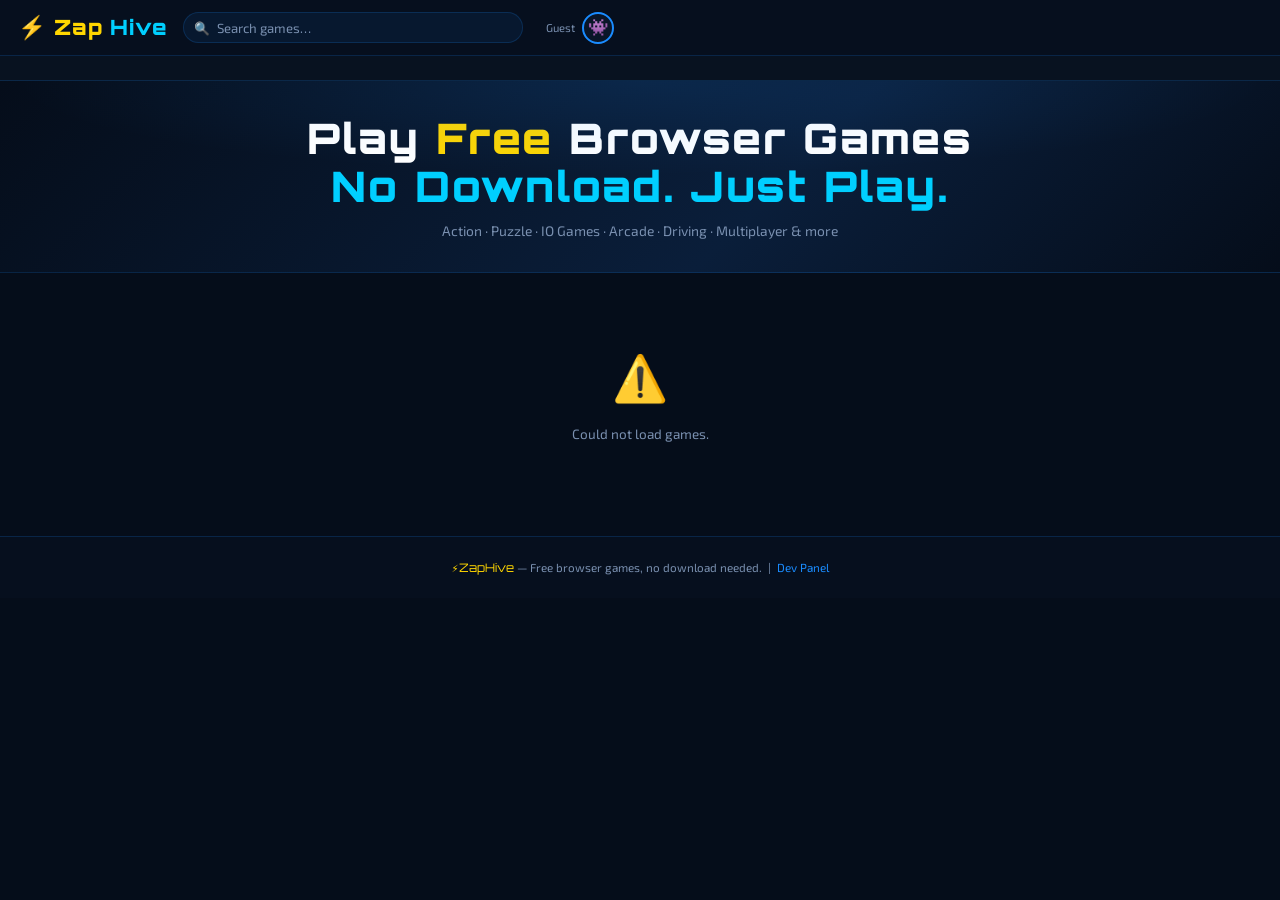
==== commit 29b8a0f4: "Add files via upload" ====
--- a/index.html
+++ b/index.html
@@ -19,6 +19,8 @@
       <span class="search-icon">🔍</span>
       <input type="search" id="search-input" placeholder="Search games…" autocomplete="off" spellcheck="false">
     </div>
+    <!-- User area (populated by auth.js) -->
+    <div id="nav-user-wrap" style="display:flex;align-items:center;flex-shrink:0"></div>
   </nav>
 
   <div id="cat-bar">
@@ -38,6 +40,7 @@
     <p><span class="logo-text">⚡ZapHive</span> — Free browser games, no download needed. &nbsp;|&nbsp; <a href="developer.html">Dev Panel</a></p>
   </footer>
 
+  <script src="auth.js"></script>
   <script src="main.js"></script>
 </body>
 </html>
--- a/style.css
+++ b/style.css
@@ -281,3 +281,10 @@
 @media (max-width: 400px) {
   .game-grid { grid-template-columns: repeat(2, 1fr); }
 }
+
+/* ── AUTH SYSTEM ── */
+.zh-field { margin-bottom: 0.85rem; }
+.zh-label { display: block; font-size: 0.72rem; color: var(--text-muted); margin-bottom: 0.3rem; font-weight: 600; text-transform: uppercase; letter-spacing: 0.4px; }
+.zh-input { width: 100%; background: rgba(26,140,255,0.06); border: 1px solid var(--border); border-radius: 6px; padding: 0.55rem 0.8rem; color: var(--text-white); font-family: var(--font-body); font-size: 0.85rem; transition: border-color 0.18s; }
+.zh-input:focus { border-color: var(--accent-blue); outline: none; }
+.zh-input option { background: var(--bg-card); }
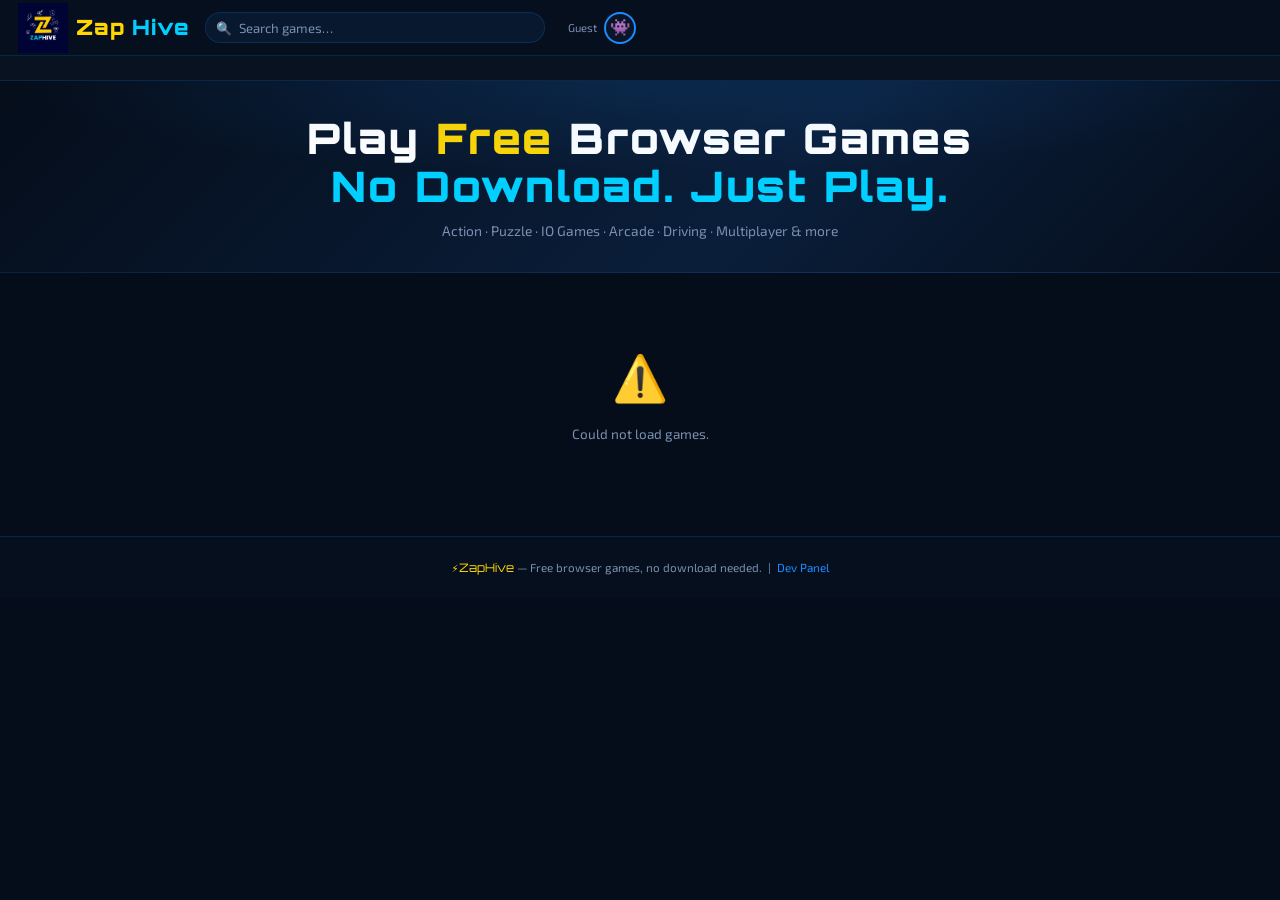
==== commit 971699fe: "Update index.html" ====
--- a/index.html
+++ b/index.html
@@ -12,7 +12,7 @@
 
   <nav id="top-nav">
     <div class="nav-logo">
-      <span class="lightning">⚡</span>
+      <img src="Simple Z Letter Logo.png" alt="ZapHive Logo" class="lightning" width="50">
       <span class="zap">Zap</span><span class="hive">Hive</span>
     </div>
     <div class="nav-search">
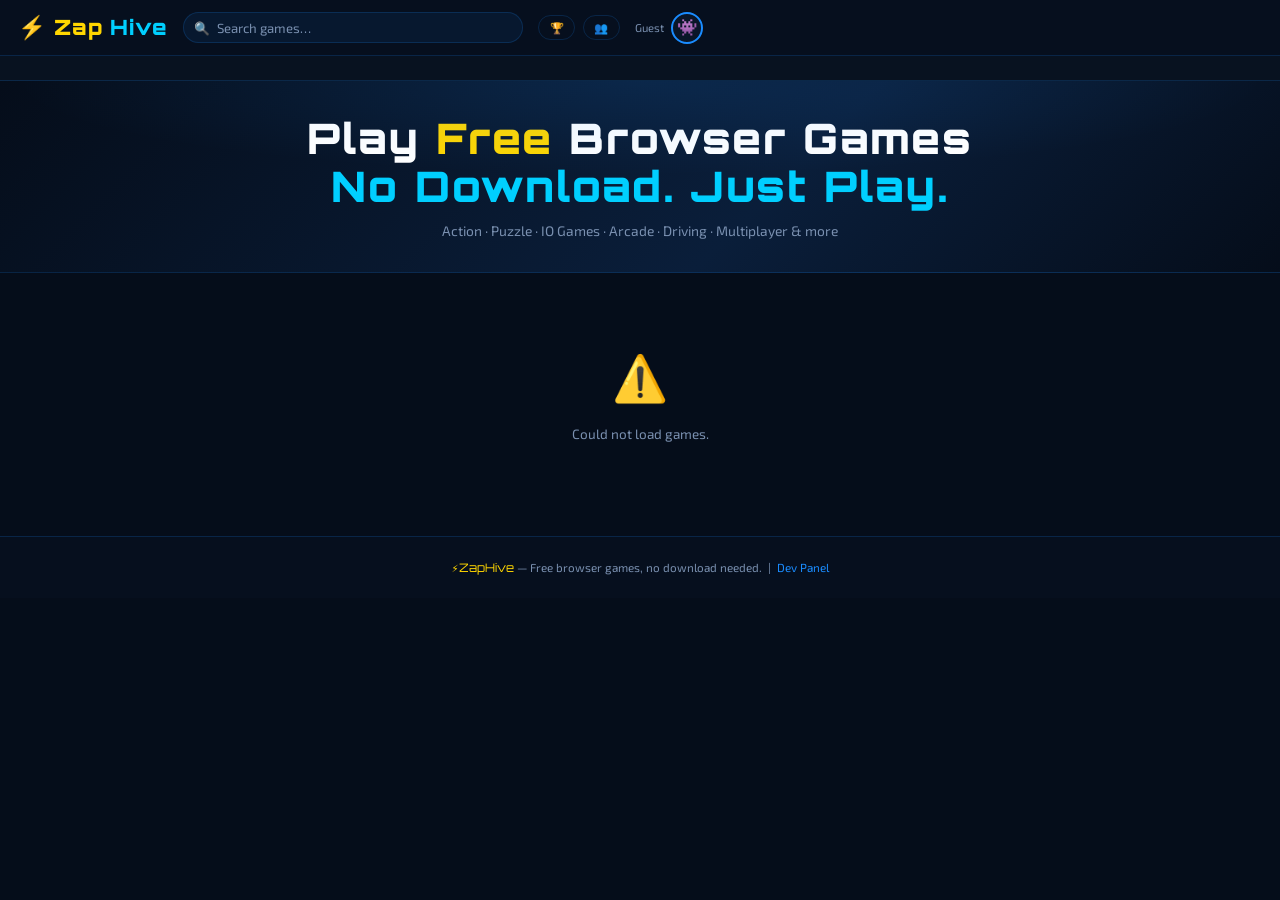
==== commit 7b8766c3: "Add files via upload" ====
--- a/index.html
+++ b/index.html
@@ -3,7 +3,7 @@
 <head>
   <meta charset="UTF-8">
   <meta name="viewport" content="width=device-width, initial-scale=1.0">
-  <meta name="description" content="ZapHive — Play free browser games. Action, Puzzle, IO Games, Arcade, Driving, Multiplayer and more.">
+  <meta name="description" content="ZapHive — Play free browser games.">
   <title>ZapHive — Free Browser Games</title>
   <link rel="stylesheet" href="style.css">
   <link rel="icon" href="data:image/svg+xml,<svg xmlns='http://www.w3.org/2000/svg' viewBox='0 0 100 100'><text y='.9em' font-size='90'>⚡</text></svg>">
@@ -12,15 +12,34 @@
 
   <nav id="top-nav">
     <div class="nav-logo">
-      <img src="Simple Z Letter Logo.png" alt="ZapHive Logo" class="lightning" width="50">
+      <span class="lightning">⚡</span>
       <span class="zap">Zap</span><span class="hive">Hive</span>
     </div>
     <div class="nav-search">
       <span class="search-icon">🔍</span>
       <input type="search" id="search-input" placeholder="Search games…" autocomplete="off" spellcheck="false">
     </div>
-    <!-- User area (populated by auth.js) -->
-    <div id="nav-user-wrap" style="display:flex;align-items:center;flex-shrink:0"></div>
+    <!-- Nav right area -->
+    <div style="display:flex;align-items:center;gap:0.5rem;flex-shrink:0">
+      <!-- Leaderboard button -->
+      <button id="nav-lb-btn" title="Leaderboard"
+        style="background:transparent;border:1px solid var(--border);border-radius:20px;color:var(--text-muted);font-size:0.75rem;padding:0.3rem 0.7rem;cursor:pointer;display:flex;align-items:center;gap:0.3rem;transition:all 0.18s;white-space:nowrap"
+        onmouseenter="this.style.borderColor='var(--accent-yellow)';this.style.color='var(--accent-yellow)'"
+        onmouseleave="this.style.borderColor='var(--border)';this.style.color='var(--text-muted)'"
+        onclick="if(window.ZapHiveFriends)window.ZapHiveFriends.openLeaderboard()">
+        🏆
+      </button>
+      <!-- Friends button -->
+      <button id="nav-friends-btn" title="Friends"
+        style="background:transparent;border:1px solid var(--border);border-radius:20px;color:var(--text-muted);font-size:0.75rem;padding:0.3rem 0.7rem;cursor:pointer;display:flex;align-items:center;gap:0.3rem;transition:all 0.18s;white-space:nowrap"
+        onmouseenter="this.style.borderColor='var(--accent-cyan)';this.style.color='var(--accent-cyan)'"
+        onmouseleave="this.style.borderColor='var(--border)';this.style.color='var(--text-muted)'"
+        onclick="if(window.ZapHiveFriends)window.ZapHiveFriends.openFriends()">
+        👥
+      </button>
+      <!-- User area (populated by auth.js) -->
+      <div id="nav-user-wrap" style="display:flex;align-items:center"></div>
+    </div>
   </nav>
 
   <div id="cat-bar">
@@ -41,6 +60,7 @@
   </footer>
 
   <script src="auth.js"></script>
+  <script src="friends.js"></script>
   <script src="main.js"></script>
 </body>
 </html>
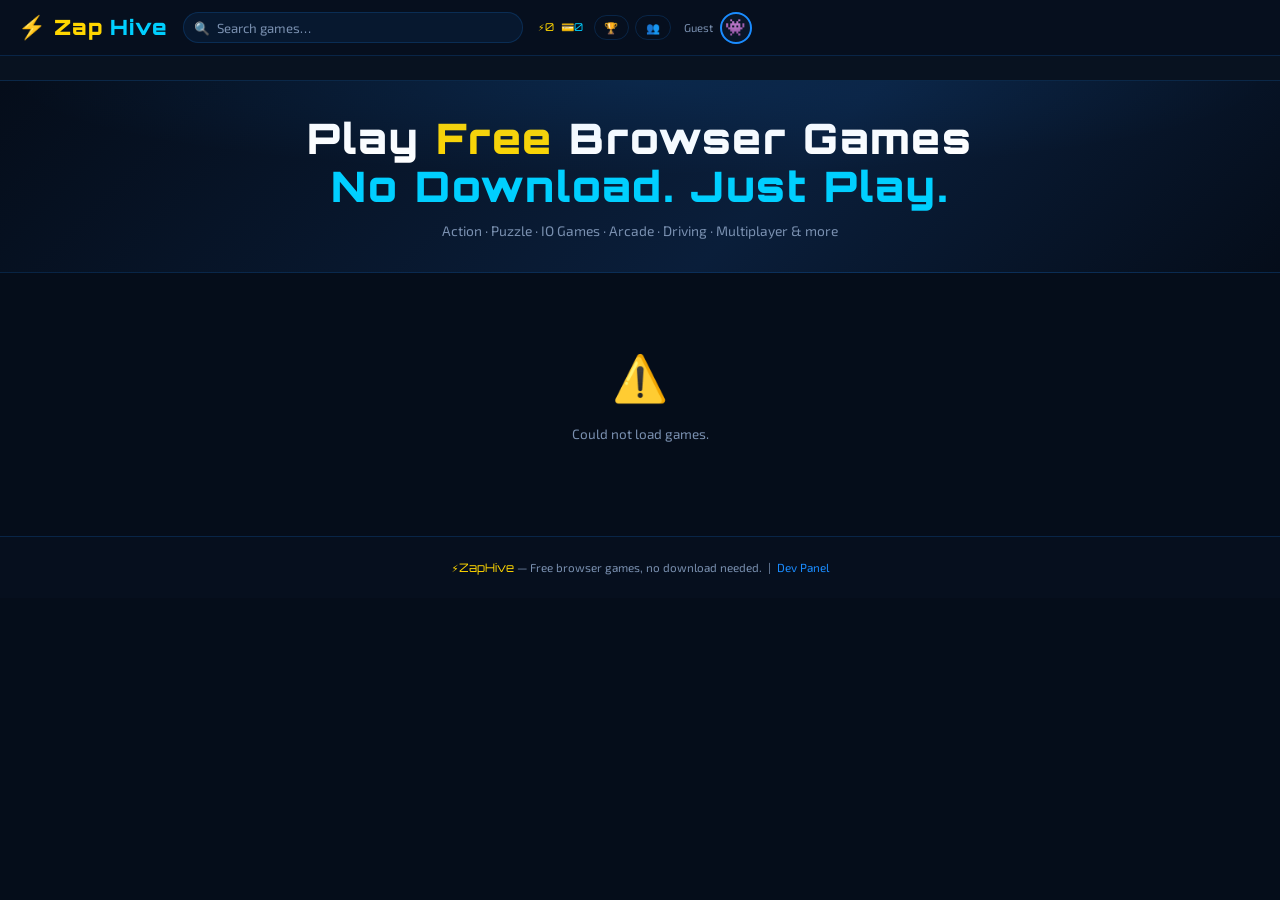
==== commit 83c582d3: "Add files via upload" ====
--- a/index.html
+++ b/index.html
@@ -15,36 +15,40 @@
       <span class="lightning">⚡</span>
       <span class="zap">Zap</span><span class="hive">Hive</span>
     </div>
+
     <div class="nav-search">
       <span class="search-icon">🔍</span>
       <input type="search" id="search-input" placeholder="Search games…" autocomplete="off" spellcheck="false">
     </div>
-    <!-- Nav right area -->
-    <div style="display:flex;align-items:center;gap:0.5rem;flex-shrink:0">
-      <!-- Leaderboard button -->
+
+    <div style="display:flex;align-items:center;gap:0.4rem;flex-shrink:0">
+
+      <!-- Currency display (logged in users only) -->
+      <div id="nav-currency" style="display:flex;align-items:center;gap:0.5rem;margin-right:0.3rem">
+        <span style="font-size:0.72rem;color:var(--accent-yellow);font-family:var(--font-display);white-space:nowrap">⚡<span id="nav-zap">0</span></span>
+        <span style="font-size:0.72rem;color:#00cfff;font-family:var(--font-display);white-space:nowrap">💳<span id="nav-credits">0</span></span>
+      </div>
+
+      <!-- Leaderboard -->
       <button id="nav-lb-btn" title="Leaderboard"
-        style="background:transparent;border:1px solid var(--border);border-radius:20px;color:var(--text-muted);font-size:0.75rem;padding:0.3rem 0.7rem;cursor:pointer;display:flex;align-items:center;gap:0.3rem;transition:all 0.18s;white-space:nowrap"
+        style="background:transparent;border:1px solid var(--border);border-radius:20px;color:var(--text-muted);font-size:0.75rem;padding:0.3rem 0.65rem;cursor:pointer;transition:all 0.18s"
         onmouseenter="this.style.borderColor='var(--accent-yellow)';this.style.color='var(--accent-yellow)'"
         onmouseleave="this.style.borderColor='var(--border)';this.style.color='var(--text-muted)'"
-        onclick="if(window.ZapHiveFriends)window.ZapHiveFriends.openLeaderboard()">
-        🏆
-      </button>
-      <!-- Friends button -->
+        onclick="openLeaderboard()">🏆</button>
+
+      <!-- Friends (goes to friends.html on mobile, opens panel on desktop) -->
       <button id="nav-friends-btn" title="Friends"
-        style="background:transparent;border:1px solid var(--border);border-radius:20px;color:var(--text-muted);font-size:0.75rem;padding:0.3rem 0.7rem;cursor:pointer;display:flex;align-items:center;gap:0.3rem;transition:all 0.18s;white-space:nowrap"
+        style="background:transparent;border:1px solid var(--border);border-radius:20px;color:var(--text-muted);font-size:0.75rem;padding:0.3rem 0.65rem;cursor:pointer;transition:all 0.18s"
         onmouseenter="this.style.borderColor='var(--accent-cyan)';this.style.color='var(--accent-cyan)'"
         onmouseleave="this.style.borderColor='var(--border)';this.style.color='var(--text-muted)'"
-        onclick="if(window.ZapHiveFriends)window.ZapHiveFriends.openFriends()">
-        👥
-      </button>
-      <!-- User area (populated by auth.js) -->
+        onclick="handleFriendsClick()">👥</button>
+
+      <!-- User avatar -->
       <div id="nav-user-wrap" style="display:flex;align-items:center"></div>
     </div>
   </nav>
 
-  <div id="cat-bar">
-    <ul id="cat-list"></ul>
-  </div>
+  <div id="cat-bar"><ul id="cat-list"></ul></div>
 
   <header id="hero">
     <h1>Play <span class="accent-y">Free</span> Browser Games<br><span class="accent-b">No Download. Just Play.</span></h1>
@@ -59,8 +63,72 @@
     <p><span class="logo-text">⚡ZapHive</span> — Free browser games, no download needed. &nbsp;|&nbsp; <a href="developer.html">Dev Panel</a></p>
   </footer>
 
+  <!-- Leaderboard modal -->
+  <div id="zh-leaderboard-modal" class="zh-hidden" style="position:fixed;inset:0;background:rgba(5,13,26,0.88);z-index:500;display:flex;align-items:center;justify-content:center;padding:1rem">
+    <div style="background:var(--bg-card);border:1px solid var(--accent-blue);border-radius:12px;padding:1.5rem;max-width:360px;width:100%;max-height:85vh;overflow-y:auto">
+      <div style="display:flex;justify-content:space-between;align-items:center;margin-bottom:1.2rem">
+        <span style="font-family:var(--font-display);font-size:0.9rem;color:var(--accent-yellow)">🏆 LEADERBOARD</span>
+        <button onclick="document.getElementById('zh-leaderboard-modal').classList.add('zh-hidden')" style="background:transparent;border:none;color:var(--text-muted);font-size:1.1rem;cursor:pointer">✕</button>
+      </div>
+      <div id="lb-content"><div style="text-align:center;color:var(--text-muted);padding:1.5rem">Loading…</div></div>
+    </div>
+  </div>
+
   <script src="auth.js"></script>
   <script src="friends.js"></script>
   <script src="main.js"></script>
+  <script>
+    // Friends button — open page on mobile, panel on desktop
+    function handleFriendsClick(){
+      if(window.innerWidth<=768){
+        window.location.href='friends.html';
+      } else {
+        if(window.ZapHiveFriends) window.ZapHiveFriends.openFriends();
+        else window.location.href='friends.html';
+      }
+    }
+
+    // Leaderboard
+    async function openLeaderboard(){
+      const modal=document.getElementById('zh-leaderboard-modal');
+      modal.classList.remove('zh-hidden');
+      const DB_URL='https://zaphive-736c0-default-rtdb.firebaseio.com';
+      const lbContent=document.getElementById('lb-content');
+      lbContent.innerHTML='<div style="text-align:center;color:var(--text-muted);padding:1.5rem">Loading…</div>';
+      modal.addEventListener('click',e=>{ if(e.target===modal) modal.classList.add('zh-hidden'); },{once:true});
+      try{
+        const res=await fetch(DB_URL+'/users.json');
+        const users=await res.json();
+        if(!users){lbContent.innerHTML='<div style="text-align:center;color:var(--text-muted)">No players yet.</div>';return;}
+        const sorted=Object.values(users).filter(u=>!u.isGuest).sort((a,b)=>(b.zap||0)-(a.zap||0)).slice(0,10);
+        const auth=window.ZapHiveAuth;
+        const currentUser=auth?auth.getCurrentUser():null;
+        const medals=['🥇','🥈','🥉'];
+        lbContent.innerHTML='';
+        if(!sorted.length){lbContent.innerHTML='<div style="text-align:center;color:var(--text-muted)">No players yet.</div>';return;}
+        sorted.forEach((u,i)=>{
+          const isMe=currentUser&&u.uid===currentUser.uid;
+          const role=u.role||'user';
+          const roleMeta=auth?auth.ROLE_META[role]:null;
+          const ringColor=(roleMeta&&roleMeta.color)||'var(--accent-blue)';
+          const avatarInner=u.avatarType==='image'?`<img src="${u.avatar}" style="width:36px;height:36px;object-fit:cover;border-radius:50%">`:`<span style="font-size:1.3rem">${u.avatar||'👾'}</span>`;
+          const div=document.createElement('div');
+          div.style.cssText=`display:flex;align-items:center;gap:0.7rem;padding:0.65rem;border-radius:8px;margin-bottom:0.4rem;background:${isMe?'rgba(26,140,255,0.1)':'var(--bg-section)'};border:1px solid ${isMe?'var(--accent-blue)':'var(--border)'}`;
+          div.innerHTML=`
+            <div style="width:24px;text-align:center;font-size:${i<3?'1.1rem':'0.82rem'};font-weight:700;flex-shrink:0">${i<3?medals[i]:i+1}</div>
+            <div style="width:36px;height:36px;border-radius:50%;border:2.5px solid ${ringColor};display:flex;align-items:center;justify-content:center;background:var(--bg-section);overflow:hidden;flex-shrink:0">${avatarInner}</div>
+            <div style="flex:1;min-width:0">
+              <div style="font-size:0.82rem;font-weight:700;color:${isMe?'var(--accent-cyan)':'var(--text-white)'};overflow:hidden;text-overflow:ellipsis;white-space:nowrap">${u.username||'?'}${isMe?' (You)':''}</div>
+              <div style="font-size:0.68rem;color:var(--text-muted)">Level ${u.level||1}${roleMeta&&roleMeta.label?` · ${roleMeta.label}`:''}</div>
+            </div>
+            <div style="text-align:right;flex-shrink:0">
+              <div style="font-family:var(--font-display);font-size:0.82rem;color:var(--accent-yellow)">⚡${u.zap||0}</div>
+              <div style="font-size:0.65rem;color:var(--text-muted)">ZAP</div>
+            </div>`;
+          lbContent.appendChild(div);
+        });
+      }catch(e){lbContent.innerHTML='<div style="text-align:center;color:var(--text-muted)">Could not load.</div>';}
+    }
+  </script>
 </body>
 </html>
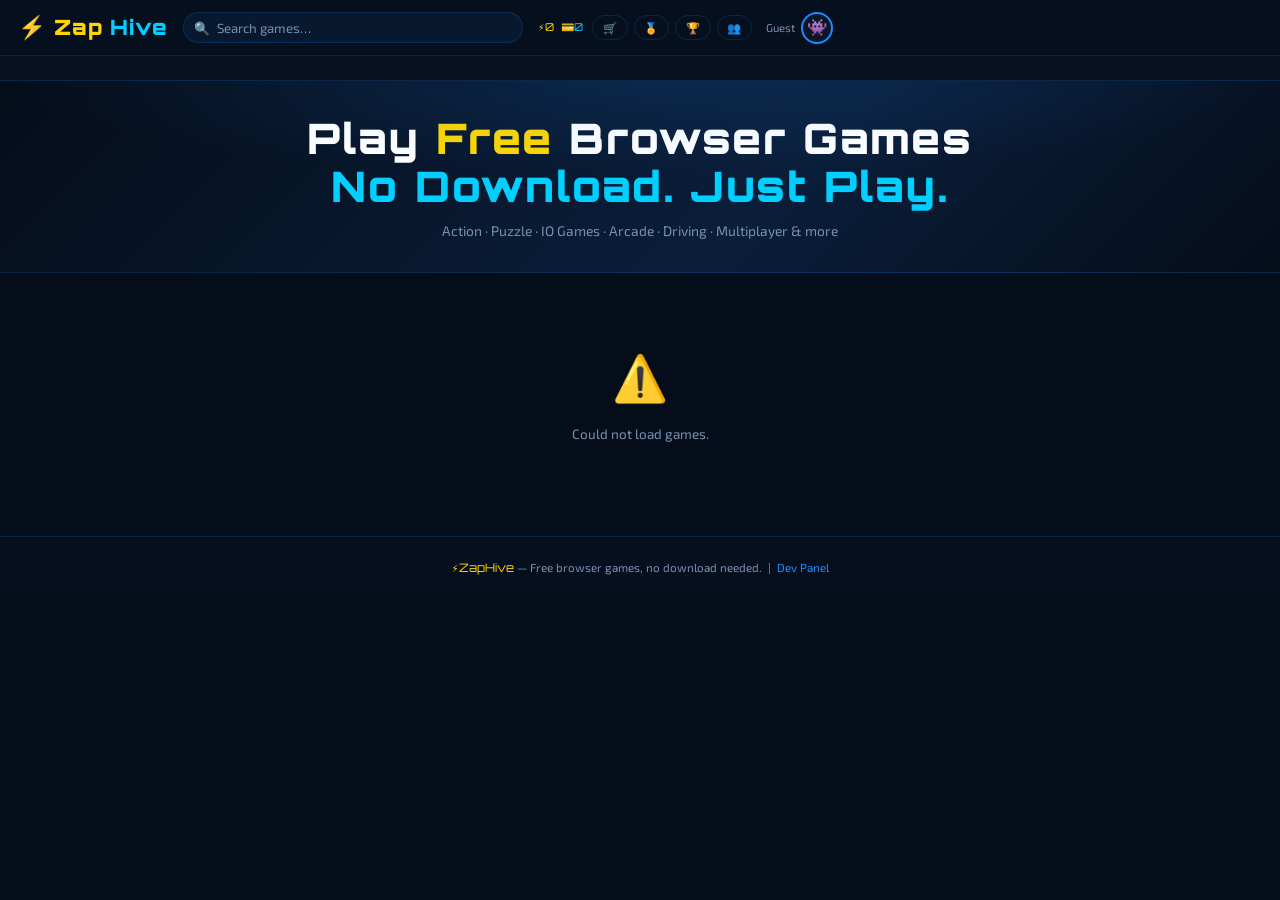
==== commit 87744e15: "Add files via upload" ====
--- a/index.html
+++ b/index.html
@@ -15,41 +15,44 @@
       <span class="lightning">⚡</span>
       <span class="zap">Zap</span><span class="hive">Hive</span>
     </div>
-
     <div class="nav-search">
       <span class="search-icon">🔍</span>
       <input type="search" id="search-input" placeholder="Search games…" autocomplete="off" spellcheck="false">
     </div>
-
     <div style="display:flex;align-items:center;gap:0.4rem;flex-shrink:0">
-
-      <!-- Currency display (logged in users only) -->
-      <div id="nav-currency" style="display:flex;align-items:center;gap:0.5rem;margin-right:0.3rem">
+      <!-- Currency -->
+      <div id="nav-currency" style="display:flex;align-items:center;gap:0.5rem;margin-right:0.2rem">
         <span style="font-size:0.72rem;color:var(--accent-yellow);font-family:var(--font-display);white-space:nowrap">⚡<span id="nav-zap">0</span></span>
         <span style="font-size:0.72rem;color:#00cfff;font-family:var(--font-display);white-space:nowrap">💳<span id="nav-credits">0</span></span>
       </div>
-
-      <!-- Leaderboard -->
-      <button id="nav-lb-btn" title="Leaderboard"
+      <!-- Store -->
+      <button title="Store" onclick="if(window.ZapHiveCosmetics)window.ZapHiveCosmetics.openStore()"
+        style="background:transparent;border:1px solid var(--border);border-radius:20px;color:var(--text-muted);font-size:0.75rem;padding:0.3rem 0.65rem;cursor:pointer;transition:all 0.18s"
+        onmouseenter="this.style.borderColor='#00cfff';this.style.color='#00cfff'"
+        onmouseleave="this.style.borderColor='var(--border)';this.style.color='var(--text-muted)'">🛒</button>
+      <!-- Season LB -->
+      <button title="Season Leaderboard" onclick="if(window.ZapHiveEvents)window.ZapHiveEvents.openSeasonLeaderboard()"
         style="background:transparent;border:1px solid var(--border);border-radius:20px;color:var(--text-muted);font-size:0.75rem;padding:0.3rem 0.65rem;cursor:pointer;transition:all 0.18s"
         onmouseenter="this.style.borderColor='var(--accent-yellow)';this.style.color='var(--accent-yellow)'"
-        onmouseleave="this.style.borderColor='var(--border)';this.style.color='var(--text-muted)'"
-        onclick="openLeaderboard()">🏆</button>
-
-      <!-- Friends (goes to friends.html on mobile, opens panel on desktop) -->
-      <button id="nav-friends-btn" title="Friends"
+        onmouseleave="this.style.borderColor='var(--border)';this.style.color='var(--text-muted)'">🏅</button>
+      <!-- Leaderboard -->
+      <button id="nav-lb-btn" title="Leaderboard" onclick="openLeaderboard()"
+        style="background:transparent;border:1px solid var(--border);border-radius:20px;color:var(--text-muted);font-size:0.75rem;padding:0.3rem 0.65rem;cursor:pointer;transition:all 0.18s"
+        onmouseenter="this.style.borderColor='var(--accent-yellow)';this.style.color='var(--accent-yellow)'"
+        onmouseleave="this.style.borderColor='var(--border)';this.style.color='var(--text-muted)'">🏆</button>
+      <!-- Friends -->
+      <button id="nav-friends-btn" title="Friends" onclick="handleFriendsClick()"
         style="background:transparent;border:1px solid var(--border);border-radius:20px;color:var(--text-muted);font-size:0.75rem;padding:0.3rem 0.65rem;cursor:pointer;transition:all 0.18s"
         onmouseenter="this.style.borderColor='var(--accent-cyan)';this.style.color='var(--accent-cyan)'"
-        onmouseleave="this.style.borderColor='var(--border)';this.style.color='var(--text-muted)'"
-        onclick="handleFriendsClick()">👥</button>
-
-      <!-- User avatar -->
+        onmouseleave="this.style.borderColor='var(--border)';this.style.color='var(--text-muted)'">👥</button>
+      <!-- User -->
       <div id="nav-user-wrap" style="display:flex;align-items:center"></div>
     </div>
   </nav>
 
   <div id="cat-bar"><ul id="cat-list"></ul></div>
 
+  <!-- Hero (replaced by event banner if event is active) -->
   <header id="hero">
     <h1>Play <span class="accent-y">Free</span> Browser Games<br><span class="accent-b">No Download. Just Play.</span></h1>
     <p>Action · Puzzle · IO Games · Arcade · Driving · Multiplayer &amp; more</p>
@@ -75,20 +78,16 @@
   </div>
 
   <script src="auth.js"></script>
+  <script src="cosmetics.js"></script>
+  <script src="events.js"></script>
   <script src="friends.js"></script>
   <script src="main.js"></script>
   <script>
-    // Friends button — open page on mobile, panel on desktop
     function handleFriendsClick(){
-      if(window.innerWidth<=768){
-        window.location.href='friends.html';
-      } else {
-        if(window.ZapHiveFriends) window.ZapHiveFriends.openFriends();
-        else window.location.href='friends.html';
-      }
+      if(window.innerWidth<=768){ window.location.href='friends.html'; }
+      else { if(window.ZapHiveFriends) window.ZapHiveFriends.openFriends(); else window.location.href='friends.html'; }
     }
 
-    // Leaderboard
     async function openLeaderboard(){
       const modal=document.getElementById('zh-leaderboard-modal');
       modal.classList.remove('zh-hidden');
@@ -119,7 +118,7 @@
             <div style="width:36px;height:36px;border-radius:50%;border:2.5px solid ${ringColor};display:flex;align-items:center;justify-content:center;background:var(--bg-section);overflow:hidden;flex-shrink:0">${avatarInner}</div>
             <div style="flex:1;min-width:0">
               <div style="font-size:0.82rem;font-weight:700;color:${isMe?'var(--accent-cyan)':'var(--text-white)'};overflow:hidden;text-overflow:ellipsis;white-space:nowrap">${u.username||'?'}${isMe?' (You)':''}</div>
-              <div style="font-size:0.68rem;color:var(--text-muted)">Level ${u.level||1}${roleMeta&&roleMeta.label?` · ${roleMeta.label}`:''}</div>
+              <div style="font-size:0.68rem;color:var(--text-muted)">Level ${u.level||1}${roleMeta&&roleMeta.label?' · '+roleMeta.label:''}</div>
             </div>
             <div style="text-align:right;flex-shrink:0">
               <div style="font-family:var(--font-display);font-size:0.82rem;color:var(--accent-yellow)">⚡${u.zap||0}</div>
